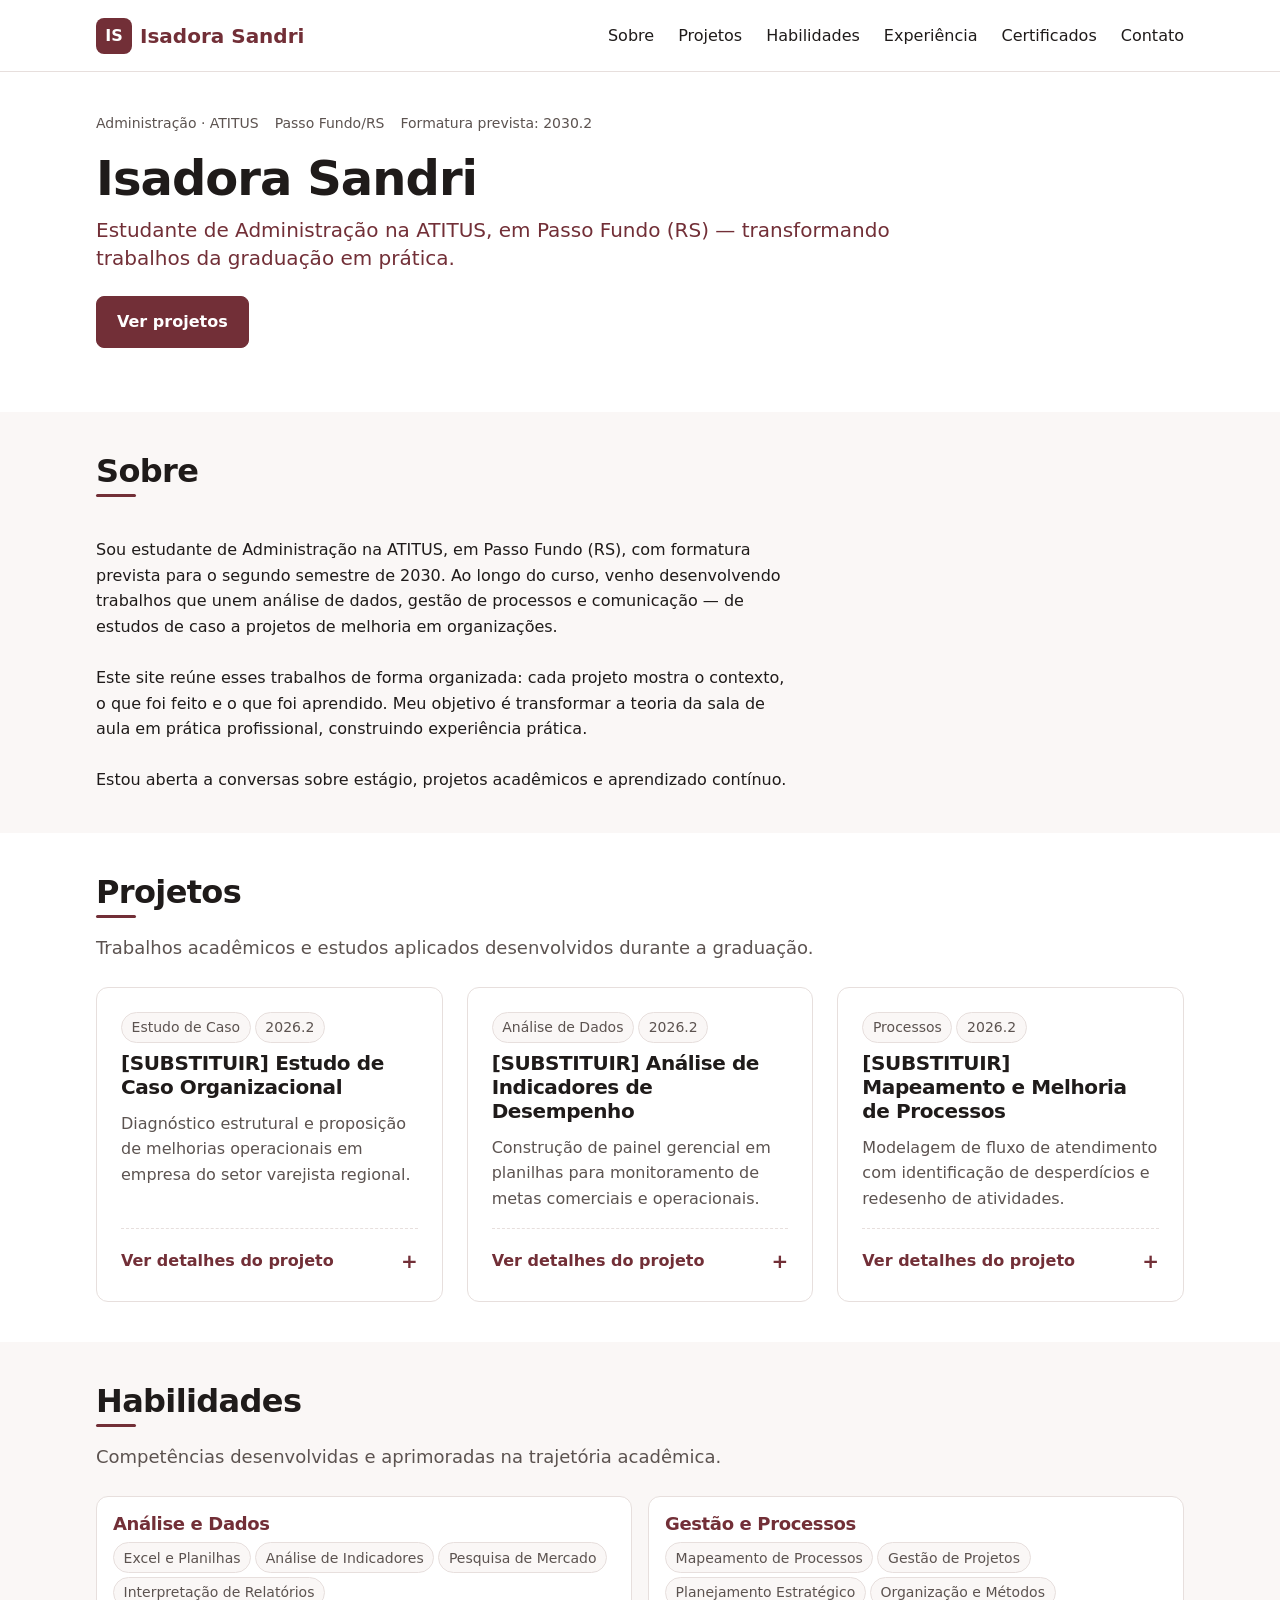
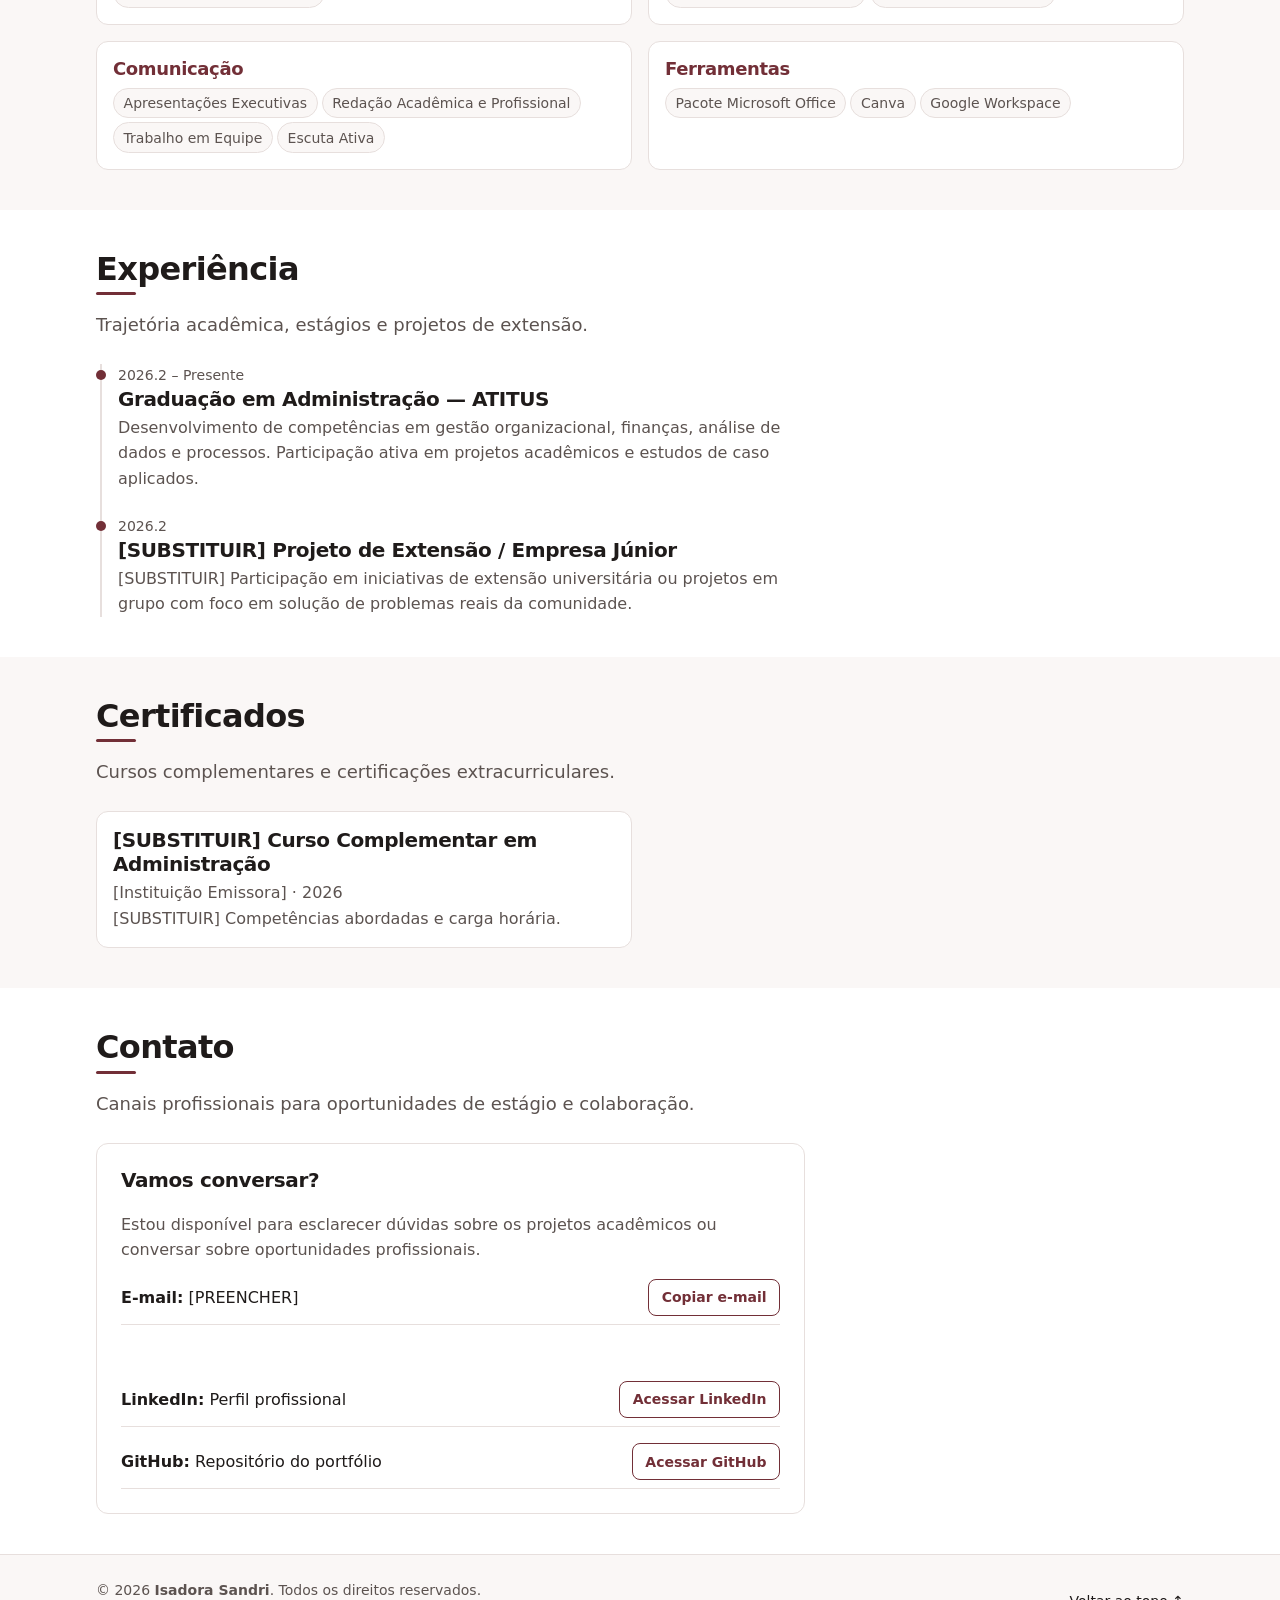
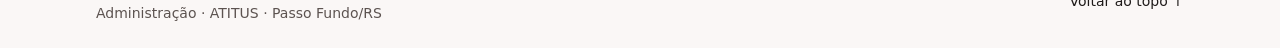
==== index.html @ 6e9ccce2 "feat: implanta esqueleto e estrutura base do portfolio" ====
<!DOCTYPE html>
<html lang="pt-BR">
<head>
  <meta charset="UTF-8">
  <meta name="viewport" content="width=device-width, initial-scale=1.0">
  <title>Isadora Sandri — Portfólio de Administração</title>
  <meta name="description" content="Portfólio de graduação em Administração na ATITUS por Isadora Sandri. Projetos acadêmicos, análises e competências profissionais em Passo Fundo/RS.">
  <meta name="author" content="Isadora Sandri">

  <!-- Open Graph / Redes Sociais -->
  <meta property="og:type" content="website">
  <meta property="og:url" content="https://isadora2008sandri-alt.github.io/">
  <meta property="og:title" content="Isadora Sandri — Portfólio de Administração">
  <meta property="og:description" content="Projetos, análises e aprendizados da graduação em Administração na ATITUS (Passo Fundo/RS).">
  <meta property="og:image" content="https://isadora2008sandri-alt.github.io/assets/img/og-image.png">
  <meta property="og:image:width" content="1200">
  <meta property="og:image:height" content="630">
  <meta property="og:locale" content="pt_BR">

  <!-- Twitter Card -->
  <meta name="twitter:card" content="summary_large_image">
  <meta name="twitter:title" content="Isadora Sandri — Portfólio de Administração">
  <meta name="twitter:description" content="Projetos, análises e aprendizados da graduação em Administração na ATITUS (Passo Fundo/RS).">
  <meta name="twitter:image" content="https://isadora2008sandri-alt.github.io/assets/img/og-image.png">

  <!-- Favicon -->
  <link rel="icon" href="assets/img/favicon.svg" type="image/svg+xml">

  <!-- Estilos -->
  <link rel="stylesheet" href="assets/css/styles.css">

  <!-- Dados Estruturados JSON-LD (Schema.org Person) -->
  <script type="application/ld+json">
  {
    "@context": "https://schema.org",
    "@type": "Person",
    "name": "Isadora Sandri",
    "jobTitle": "Estudante de Administração",
    "affiliation": {
      "@type": "CollegeOrUniversity",
      "name": "ATITUS"
    },
    "address": {
      "@type": "PostalAddress",
      "addressLocality": "Passo Fundo",
      "addressRegion": "RS",
      "addressCountry": "BR"
    },
    "url": "https://isadora2008sandri-alt.github.io",
    "sameAs": [
      "https://github.com/isadora2008sandri-alt"
    ]
  }
  </script>
</head>
<body>

  <!-- ============ CABEÇALHO E NAVEGAÇÃO ============ -->
  <header class="cabecalho">
    <div class="conteiner cabecalho__conteudo">
      <a href="#inicio" class="cabecalho__logo" aria-label="Ir para o início">
        <span class="cabecalho__monograma" aria-hidden="true">IS</span>
        <span>Isadora Sandri</span>
      </a>

      <nav class="navegacao" aria-label="Navegação principal">
        <button class="navegacao__toggle" aria-expanded="false" aria-controls="menu-principal" aria-label="Abrir menu de navegação">
          <span class="navegacao__toggle-barra"></span>
          <span class="navegacao__toggle-barra"></span>
          <span class="navegacao__toggle-barra"></span>
        </button>

        <!-- i18n: início menu -->
        <ul id="menu-principal" class="navegacao__lista">
          <li><a href="#sobre" class="navegacao__link" data-i18n="menu.sobre">Sobre</a></li>
          <li><a href="#projetos" class="navegacao__link" data-i18n="menu.projetos">Projetos</a></li>
          <li><a href="#habilidades" class="navegacao__link" data-i18n="menu.habilidades">Habilidades</a></li>
          <li><a href="#experiencia" class="navegacao__link" data-i18n="menu.experiencia">Experiência</a></li>
          <li><a href="#certificados" class="navegacao__link" data-i18n="menu.certificados">Certificados</a></li>
          <li><a href="#contato" class="navegacao__link" data-i18n="menu.contato">Contato</a></li>
        </ul>
        <!-- i18n: fim menu -->
      </nav>
    </div>
  </header>

  <main>
    <!-- ============ INÍCIO (HERO) ============ -->
    <section id="inicio" class="secao hero">
      <div class="conteiner">
        <!-- i18n: início inicio -->
        <div class="hero__meta">
          <span class="hero__meta-item" data-i18n="hero.curso">Administração · ATITUS</span>
          <span class="hero__meta-item" data-i18n="hero.cidade">Passo Fundo/RS</span>
          <span class="hero__meta-item"><span data-i18n="hero.formatura-rotulo">Formatura prevista:</span>&nbsp;<time datetime="2030-12">2030.2</time></span>
        </div>

        <h1 class="hero__titulo" data-i18n="hero.nome">Isadora Sandri</h1>

        <p class="hero__resumo" data-i18n="hero.frase">
          Estudante de Administração na ATITUS, em Passo Fundo (RS) — transformando trabalhos da graduação em prática.
        </p>

        <div class="hero__acoes">
          <a href="#projetos" class="botao botao--primario" data-i18n="hero.botao-projetos">Ver projetos</a>
          <!-- Conforme regra P8: botão oculto até o arquivo real ser fornecido -->
          <a href="assets/docs/curriculo-isadora-sandri.pdf" download class="botao botao--secundario" hidden data-i18n="hero.botao-curriculo">Baixar currículo (PDF)</a>
        </div>
        <!-- i18n: fim inicio -->
      </div>
    </section>

    <!-- ============ SOBRE ============ -->
    <section id="sobre" class="secao">
      <div class="conteiner">
        <div class="secao__cabecalho">
          <h2 class="secao__titulo" data-i18n="sobre.titulo">Sobre</h2>
        </div>

        <!-- i18n: início sobre -->
        <div class="sobre__conteudo">
          <p>
            Sou estudante de Administração na ATITUS, em Passo Fundo (RS), com formatura prevista para o segundo semestre de 2030. Ao longo do curso, venho desenvolvendo trabalhos que unem análise de dados, gestão de processos e comunicação — de estudos de caso a projetos de melhoria em organizações.
          </p>
          <br>
          <p>
            Este site reúne esses trabalhos de forma organizada: cada projeto mostra o contexto, o que foi feito e o que foi aprendido. Meu objetivo é transformar a teoria da sala de aula em prática profissional, construindo experiência prática.
          </p>
          <br>
          <p>
            Estou aberta a conversas sobre estágio, projetos acadêmicos e aprendizado contínuo.
          </p>
        </div>
        <!-- i18n: fim sobre -->
      </div>
    </section>

    <!-- ============ PROJETOS ============ -->
    <section id="projetos" class="secao">
      <div class="conteiner">
        <div class="secao__cabecalho">
          <h2 class="secao__titulo" data-i18n="projetos.titulo">Projetos</h2>
          <p class="subtitulo" data-i18n="projetos.subtitulo">Trabalhos acadêmicos e estudos aplicados desenvolvidos durante a graduação.</p>
        </div>

        <!-- MODELO DE CARTÃO — copie, cole e substitua os campos -->
        <!--
        <article class="cartao">
          <div class="cartao__cabecalho">
            <div class="cartao__tags">
              <span class="tag">[CONTEXTO]</span>
              <span class="tag"><time datetime="AAAA-MM">[AAAA.S]</time></span>
            </div>
            <h3 class="cartao__titulo">[TÍTULO DO PROJETO]</h3>
          </div>
          <p class="cartao__resumo">[Resumo de 1 frase até 140 caracteres]</p>
          <details class="cartao__detalhes">
            <summary class="cartao__sumario">Ver detalhes do projeto</summary>
            <div class="cartao__conteudo-oculto">
              <div class="cartao__bloco-info">
                <strong>Papel no projeto</strong>
                <p>[Descrição do papel assumido]</p>
              </div>
              <div class="cartao__bloco-info">
                <strong>Descrição</strong>
                <p>[2 a 4 frases explicando problema, abordagem e solução]</p>
              </div>
              <div class="cartao__bloco-info">
                <strong>Entregáveis</strong>
                <ul class="cartao__lista-entregaveis">
                  <li>[Entregável 1]</li>
                  <li>[Entregável 2]</li>
                </ul>
              </div>
              <div class="cartao__bloco-info">
                <strong>Resultado e aprendizado</strong>
                <p>[O que mudou ou o que foi aprendido]</p>
              </div>
              <div class="cartao__bloco-info">
                <strong>Ferramentas utilizadas</strong>
                <p>[Ferramentas separadas por vírgula]</p>
              </div>
            </div>
          </details>
        </article>
        -->

        <div class="grade-projetos">
          <!-- Projeto 1 (Placeholder explícito conforme RF-10) -->
          <article class="cartao">
            <div class="cartao__cabecalho">
              <div class="cartao__tags">
                <span class="tag">Estudo de Caso</span>
                <span class="tag"><time datetime="2026-08">2026.2</time></span>
              </div>
              <h3 class="cartao__titulo">[SUBSTITUIR] Estudo de Caso Organizacional</h3>
            </div>
            <p class="cartao__resumo">Diagnóstico estrutural e proposição de melhorias operacionais em empresa do setor varejista regional.</p>
            <details class="cartao__detalhes">
              <summary class="cartao__sumario" data-i18n="projeto.ver-detalhes">Ver detalhes do projeto</summary>
              <div class="cartao__conteudo-oculto">
                <div class="cartao__bloco-info">
                  <strong>Papel no projeto</strong>
                  <p>[SUBSTITUIR] Coleta de dados qualitativos e elaboração de relatório diagnóstico.</p>
                </div>
                <div class="cartao__bloco-info">
                  <strong>Descrição</strong>
                  <p>[SUBSTITUIR] Análise aprofundada dos fluxos internos e pontos de atrito identificados na rotina operacional, fundamentada em teorias contemporâneas de administração.</p>
                </div>
                <div class="cartao__bloco-info">
                  <strong>Entregáveis</strong>
                  <ul class="cartao__lista-entregaveis">
                    <li>[SUBSTITUIR] Relatório diagnóstico de processos</li>
                    <li>[SUBSTITUIR] Apresentação executiva com recomendações</li>
                  </ul>
                </div>
                <div class="cartao__bloco-info">
                  <strong>Resultado e aprendizado</strong>
                  <p>[SUBSTITUIR] Compreensão prática da aplicação de matrizes de priorização e comunicação executiva com gestores.</p>
                </div>
                <div class="cartao__bloco-info">
                  <strong>Ferramentas utilizadas</strong>
                  <p>Excel, Word, Canva</p>
                </div>
              </div>
            </details>
          </article>

          <!-- Projeto 2 (Placeholder explícito conforme RF-10) -->
          <article class="cartao">
            <div class="cartao__cabecalho">
              <div class="cartao__tags">
                <span class="tag">Análise de Dados</span>
                <span class="tag"><time datetime="2026-08">2026.2</time></span>
              </div>
              <h3 class="cartao__titulo">[SUBSTITUIR] Análise de Indicadores de Desempenho</h3>
            </div>
            <p class="cartao__resumo">Construção de painel gerencial em planilhas para monitoramento de metas comerciais e operacionais.</p>
            <details class="cartao__detalhes">
              <summary class="cartao__sumario" data-i18n="projeto.ver-detalhes">Ver detalhes do projeto</summary>
              <div class="cartao__conteudo-oculto">
                <div class="cartao__bloco-info">
                  <strong>Papel no projeto</strong>
                  <p>[SUBSTITUIR] Modelagem e estruturação de dados em planilhas eletrônicas.</p>
                </div>
                <div class="cartao__bloco-info">
                  <strong>Descrição</strong>
                  <p>[SUBSTITUIR] Tratamento e consolidação de base histórica de vendas para identificação de sazonalidade e gargalos de atendimento.</p>
                </div>
                <div class="cartao__bloco-info">
                  <strong>Entregáveis</strong>
                  <ul class="cartao__lista-entregaveis">
                    <li>[SUBSTITUIR] Planilha dinâmica com indicadores-chave</li>
                    <li>[SUBSTITUIR] Síntese analítica com gráficos comparativos</li>
                  </ul>
                </div>
                <div class="cartao__bloco-info">
                  <strong>Resultado e aprendizado</strong>
                  <p>[SUBSTITUIR] Domínio de fórmulas analíticas avançadas e visualização clara de informações de apoio à decisão.</p>
                </div>
                <div class="cartao__bloco-info">
                  <strong>Ferramentas utilizadas</strong>
                  <p>Excel avançado, Power BI</p>
                </div>
              </div>
            </details>
          </article>

          <!-- Projeto 3 (Placeholder explícito conforme RF-10) -->
          <article class="cartao">
            <div class="cartao__cabecalho">
              <div class="cartao__tags">
                <span class="tag">Processos</span>
                <span class="tag"><time datetime="2026-08">2026.2</time></span>
              </div>
              <h3 class="cartao__titulo">[SUBSTITUIR] Mapeamento e Melhoria de Processos</h3>
            </div>
            <p class="cartao__resumo">Modelagem de fluxo de atendimento com identificação de desperdícios e redesenho de atividades.</p>
            <details class="cartao__detalhes">
              <summary class="cartao__sumario" data-i18n="projeto.ver-detalhes">Ver detalhes do projeto</summary>
              <div class="cartao__conteudo-oculto">
                <div class="cartao__bloco-info">
                  <strong>Papel no projeto</strong>
                  <p>[SUBSTITUIR] Mapeamento do estado atual (AS-IS) e proposição de melhorias (TO-BE).</p>
                </div>
                <div class="cartao__bloco-info">
                  <strong>Descrição</strong>
                  <p>[SUBSTITUIR] Aplicação de princípios de gestão por processos para simplificação de etapas burocráticas e redução de retrabalho.</p>
                </div>
                <div class="cartao__bloco-info">
                  <strong>Entregáveis</strong>
                  <ul class="cartao__lista-entregaveis">
                    <li>[SUBSTITUIR] Diagrama de fluxo de processos</li>
                    <li>[SUBSTITUIR] Plano de ação estruturado em 5W2H</li>
                  </ul>
                </div>
                <div class="cartao__bloco-info">
                  <strong>Resultado e aprendizado</strong>
                  <p>[SUBSTITUIR] Capacidade de visualização sistêmica e aplicação prática de ferramentas clássicas de qualidade.</p>
                </div>
                <div class="cartao__bloco-info">
                  <strong>Ferramentas utilizadas</strong>
                  <p>Bizagi Modeler, Miro, Word</p>
                </div>
              </div>
            </details>
          </article>
        </div>
      </div>
    </section>

    <!-- ============ HABILIDADES ============ -->
    <section id="habilidades" class="secao">
      <div class="conteiner">
        <div class="secao__cabecalho">
          <h2 class="secao__titulo" data-i18n="habilidades.titulo">Habilidades</h2>
          <p class="subtitulo" data-i18n="habilidades.subtitulo">Competências desenvolvidas e aprimoradas na trajetória acadêmica.</p>
        </div>

        <div class="grade-habilidades">
          <div class="habilidade-grupo">
            <h3 class="habilidade-grupo__titulo" data-i18n="habilidades.grupo-analise">Análise e Dados</h3>
            <ul class="habilidade-grupo__lista">
              <li class="tag">Excel e Planilhas</li>
              <li class="tag">Análise de Indicadores</li>
              <li class="tag">Pesquisa de Mercado</li>
              <li class="tag">Interpretação de Relatórios</li>
            </ul>
          </div>

          <div class="habilidade-grupo">
            <h3 class="habilidade-grupo__titulo" data-i18n="habilidades.grupo-gestao">Gestão e Processos</h3>
            <ul class="habilidade-grupo__lista">
              <li class="tag">Mapeamento de Processos</li>
              <li class="tag">Gestão de Projetos</li>
              <li class="tag">Planejamento Estratégico</li>
              <li class="tag">Organização e Métodos</li>
            </ul>
          </div>

          <div class="habilidade-grupo">
            <h3 class="habilidade-grupo__titulo" data-i18n="habilidades.grupo-comunicacao">Comunicação</h3>
            <ul class="habilidade-grupo__lista">
              <li class="tag">Apresentações Executivas</li>
              <li class="tag">Redação Acadêmica e Profissional</li>
              <li class="tag">Trabalho em Equipe</li>
              <li class="tag">Escuta Ativa</li>
            </ul>
          </div>

          <div class="habilidade-grupo">
            <h3 class="habilidade-grupo__titulo" data-i18n="habilidades.grupo-ferramentas">Ferramentas</h3>
            <ul class="habilidade-grupo__lista">
              <li class="tag">Pacote Microsoft Office</li>
              <li class="tag">Canva</li>
              <li class="tag">Google Workspace</li>
            </ul>
          </div>
        </div>
      </div>
    </section>

    <!-- ============ EXPERIÊNCIA ============ -->
    <section id="experiencia" class="secao">
      <div class="conteiner">
        <div class="secao__cabecalho">
          <h2 class="secao__titulo" data-i18n="experiencia.titulo">Experiência</h2>
          <p class="subtitulo" data-i18n="experiencia.subtitulo">Trajetória acadêmica, estágios e projetos de extensão.</p>
        </div>

        <!-- MODELO DE EXPERIÊNCIA — copie, cole e substitua os campos -->
        <!--
        <div class="linha-tempo__item">
          <span class="linha-tempo__periodo"><time datetime="AAAA-MM">AAAA.S</time> – [Atual ou AAAA.S]</span>
          <h3>[CARGO OU FUNÇÃO] — [EMPRESA OU INSTITUIÇÃO]</h3>
          <p class="texto-suave">[Resumo das atribuições, atividades e principais conquistas]</p>
        </div>
        -->

        <div class="linha-tempo">
          <div class="linha-tempo__item">
            <span class="linha-tempo__periodo"><time datetime="2026-08">2026.2</time> – Presente</span>
            <h3>Graduação em Administração — ATITUS</h3>
            <p class="texto-suave">
              Desenvolvimento de competências em gestão organizacional, finanças, análise de dados e processos. Participação ativa em projetos acadêmicos e estudos de caso aplicados.
            </p>
          </div>

          <!-- Item placeholder conforme RF-10 -->
          <div class="linha-tempo__item">
            <span class="linha-tempo__periodo"><time datetime="2026-08">2026.2</time></span>
            <h3>[SUBSTITUIR] Projeto de Extensão / Empresa Júnior</h3>
            <p class="texto-suave">
              [SUBSTITUIR] Participação em iniciativas de extensão universitária ou projetos em grupo com foco em solução de problemas reais da comunidade.
            </p>
          </div>
        </div>
      </div>
    </section>

    <!-- ============ CERTIFICADOS ============ -->
    <section id="certificados" class="secao">
      <div class="conteiner">
        <div class="secao__cabecalho">
          <h2 class="secao__titulo" data-i18n="certificados.titulo">Certificados</h2>
          <p class="subtitulo" data-i18n="certificados.subtitulo">Cursos complementares e certificações extracurriculares.</p>
        </div>

        <!-- MODELO DE CERTIFICADO — copie, cole e substitua os campos -->
        <!--
        <article class="certificado-item">
          <h3>[NOME DO CURSO OU CERTIFICAÇÃO]</h3>
          <p class="texto-suave">[Instituição Emissora] · <time datetime="AAAA">AAAA</time></p>
          <a href="[URL_VERIFICACAO]" target="_blank" rel="noopener noreferrer" class="botao botao--secundario botao--pequeno" aria-label="Ver certificado de [NOME] (abre em nova aba)">Verificar certificado</a>
        </article>
        -->

        <div class="lista-certificados">
          <!-- Item placeholder de demonstração conforme SPEC §9.5 e RF-10 -->
          <article class="certificado-item">
            <h3>[SUBSTITUIR] Curso Complementar em Administração</h3>
            <p class="texto-suave">[Instituição Emissora] · <time datetime="2026">2026</time></p>
            <p class="texto-suave">[SUBSTITUIR] Competências abordadas e carga horária.</p>
          </article>
        </div>
      </div>
    </section>

    <!-- ============ CONTATO ============ -->
    <section id="contato" class="secao">
      <div class="conteiner">
        <div class="secao__cabecalho">
          <h2 class="secao__titulo" data-i18n="contato.titulo">Contato</h2>
          <p class="subtitulo" data-i18n="contato.subtitulo">Canais profissionais para oportunidades de estágio e colaboração.</p>
        </div>

        <div class="contato__grade">
          <div class="contato__cartao">
            <h3>Vamos conversar?</h3>
            <p class="texto-suave">
              Estou disponível para esclarecer dúvidas sobre os projetos acadêmicos ou conversar sobre oportunidades profissionais.
            </p>

            <div class="contato__canais">
              <div class="contato__canal-item">
                <div>
                  <strong>E-mail:</strong>
                  <span id="texto-email-contato">[PREENCHER]</span>
                </div>
                <button type="button" id="btn-copiar-email" class="botao botao--secundario botao--pequeno" data-i18n="contato.copiar-email">
                  Copiar e-mail
                </button>
              </div>
              <div id="aviso-copia-email" class="contato__aviso-copia" aria-live="polite"></div>

              <div class="contato__canal-item">
                <div>
                  <strong>LinkedIn:</strong>
                  <span>Perfil profissional</span>
                </div>
                <a href="https://linkedin.com/in/[PREENCHER]" target="_blank" rel="noopener noreferrer" class="botao botao--secundario botao--pequeno" aria-label="Acessar perfil no LinkedIn (abre em nova aba)" data-i18n="contato.abrir-linkedin">
                  Acessar LinkedIn
                </a>
              </div>

              <div class="contato__canal-item">
                <div>
                  <strong>GitHub:</strong>
                  <span>Repositório do portfólio</span>
                </div>
                <a href="https://github.com/isadora2008sandri-alt" target="_blank" rel="noopener noreferrer" class="botao botao--secundario botao--pequeno" aria-label="Acessar repositório no GitHub (abre em nova aba)" data-i18n="contato.abrir-github">
                  Acessar GitHub
                </a>
              </div>
            </div>
          </div>
        </div>
      </div>
    </section>
  </main>

  <!-- ============ RODAPÉ ============ -->
  <footer class="rodape">
    <div class="conteiner rodape__conteudo">
      <div>
        <p>© <span id="ano-corrente">2026</span> <strong>Isadora Sandri</strong>. Todos os direitos reservados.</p>
        <p class="texto-suave">Administração · ATITUS · Passo Fundo/RS</p>
      </div>
      <div>
        <a href="#inicio" class="navegacao__link" data-i18n="rodape.topo">Voltar ao topo ↑</a>
      </div>
    </div>
  </footer>

  <!-- Scripts -->
  <script src="assets/js/main.js"></script>
</body>
</html>
---- assets/css/styles.css ----
/* ==========================================================================
   PORTFÓLIO DE GRADUAÇÃO — ISADORA SANDRI (ADMINISTRAÇÃO · ATITUS)
   assets/css/styles.css — Estilos puros, mobile-first, sem dependências
   ========================================================================== */

/* --------------------------------------------------------------------------
   1. TOKENS DE DESIGN (VARIÁVEIS CSS)
   -------------------------------------------------------------------------- */
:root {
  /* Cores — Tema Claro */
  --cor-primaria: #722F37;
  --cor-primaria-escura: #4A1C24;
  --cor-fundo: #FFFFFF;
  --cor-superficie: #FAF7F6;
  --cor-texto: #1F1B1A;
  --cor-texto-suave: #5C5350;
  --cor-borda: #E7DFDD;

  /* Tipografia */
  --fonte-padrao: system-ui, -apple-system, "Segoe UI", Roboto, sans-serif;
  --tamanho-base: 1rem;       /* 16px */
  --tamanho-pequeno: 0.875rem; /* 14px */
  --tamanho-h3: 1.25rem;      /* 20px */
  --tamanho-h2: 1.625rem;     /* 26px */
  --tamanho-h1: 2.25rem;      /* 36px */
  --entrelinha-corpo: 1.6;
  --entrelinha-titulo: 1.2;
  --largura-leitura: 68ch;

  /* Espaçamentos e Geometria */
  --espaco-xs: 0.25rem;
  --espaco-sm: 0.5rem;
  --espaco-md: 1rem;
  --espaco-lg: 1.5rem;
  --espaco-xl: 2.5rem;
  --espaco-xxl: 4rem;

  --raio-cartao: 12px;
  --raio-botao: 8px;
  --raio-badge: 999px;

  --altura-cabecalho: 4.5rem;
  --largura-maxima: 1120px;
}

@media (prefers-color-scheme: dark) {
  :root {
    /* Cores — Tema Escuro */
    --cor-primaria: #C98B96;
    --cor-primaria-escura: #E8C4CB;
    --cor-fundo: #12100F;
    --cor-superficie: #1C1917;
    --cor-texto: #F2EDEC;
    --cor-texto-suave: #B8AEAB;
    --cor-borda: #2E2927;
  }
}

/* --------------------------------------------------------------------------
   2. RESET BÁSICO
   -------------------------------------------------------------------------- */
*, *::before, *::after {
  box-sizing: border-box;
  margin: 0;
  padding: 0;
}

html {
  font-size: 100%;
  scroll-behavior: smooth;
  scroll-padding-top: calc(var(--altura-cabecalho) + 1rem);
  color-scheme: light dark;
}

body {
  font-family: var(--fonte-padrao);
  font-size: var(--tamanho-base);
  line-height: var(--entrelinha-corpo);
  color: var(--cor-texto);
  background-color: var(--cor-fundo);
  min-height: 100vh;
  display: flex;
  flex-direction: column;
}

img, svg {
  display: block;
  max-width: 100%;
  height: auto;
}

ul, ol {
  list-style: none;
}

a {
  color: var(--cor-primaria);
  text-decoration: underline;
  text-decoration-thickness: 1px;
  text-underline-offset: 3px;
  transition: opacity 150ms ease;
}

a:hover {
  color: var(--cor-primaria-escura);
}

button {
  font: inherit;
  cursor: pointer;
  border: none;
  background: none;
}

/* --------------------------------------------------------------------------
   3. TIPOGRAFIA
   -------------------------------------------------------------------------- */
h1, h2, h3 {
  line-height: var(--entrelinha-titulo);
  color: var(--cor-texto);
  font-weight: 700;
  letter-spacing: -0.02em;
}

h1 {
  font-size: var(--tamanho-h1);
}

h2 {
  font-size: var(--tamanho-h2);
  margin-bottom: var(--espaco-md);
}

h3 {
  font-size: var(--tamanho-h3);
  margin-bottom: var(--espaco-xs);
}

p {
  max-width: var(--largura-leitura);
}

.texto-suave {
  color: var(--cor-texto-suave);
}

.subtitulo {
  font-size: 1.125rem;
  color: var(--cor-texto-suave);
  margin-bottom: var(--espaco-lg);
}

/* --------------------------------------------------------------------------
   4. LAYOUT GERAL
   -------------------------------------------------------------------------- */
.conteiner {
  width: 100%;
  max-width: var(--largura-maxima);
  margin-inline: auto;
  padding-inline: var(--espaco-md);
}

.secao {
  padding-block: var(--espaco-xl);
  scroll-margin-top: calc(var(--altura-cabecalho) + 1rem);
}

.secao:nth-of-type(even) {
  background-color: var(--cor-superficie);
}

.secao__cabecalho {
  margin-bottom: var(--espaco-lg);
}

.secao__titulo {
  display: inline-block;
  position: relative;
}

.secao__titulo::after {
  content: "";
  display: block;
  width: 2.5rem;
  height: 3px;
  background-color: var(--cor-primaria);
  margin-top: var(--espaco-xs);
  border-radius: var(--raio-badge);
}

/* --------------------------------------------------------------------------
   5. COMPONENTES
   -------------------------------------------------------------------------- */

/* 5.1 Cabeçalho Fixo */
.cabecalho {
  position: sticky;
  top: 0;
  z-index: 1000;
  height: var(--altura-cabecalho);
  background-color: var(--cor-fundo);
  border-bottom: 1px solid var(--cor-borda);
  display: flex;
  align-items: center;
}

.cabecalho__conteudo {
  display: flex;
  align-items: center;
  justify-content: space-between;
  width: 100%;
}

.cabecalho__logo {
  display: flex;
  align-items: center;
  gap: var(--espaco-sm);
  text-decoration: none;
  font-weight: 700;
  font-size: 1.25rem;
  color: var(--cor-primaria);
}

.cabecalho__monograma {
  display: inline-flex;
  align-items: center;
  justify-content: center;
  width: 2.25rem;
  height: 2.25rem;
  background-color: var(--cor-primaria);
  color: #FFFFFF;
  border-radius: 8px;
  font-weight: 800;
  font-size: 1rem;
}

@media (prefers-color-scheme: dark) {
  .cabecalho__monograma {
    color: #12100F;
  }
}

/* 5.2 Navegação e Menu Mobile */
.navegacao__toggle {
  display: inline-flex;
  flex-direction: column;
  justify-content: center;
  align-items: center;
  width: 2.5rem;
  height: 2.5rem;
  border-radius: var(--raio-botao);
  border: 1px solid var(--cor-borda);
  background-color: var(--cor-superficie);
  color: var(--cor-texto);
  cursor: pointer;
}

.navegacao__toggle-barra {
  width: 1.25rem;
  height: 2px;
  background-color: currentColor;
  margin-block: 2px;
  transition: transform 150ms ease, opacity 150ms ease;
}

.navegacao__lista {
  display: none;
  position: absolute;
  top: var(--altura-cabecalho);
  left: 0;
  right: 0;
  background-color: var(--cor-fundo);
  border-bottom: 1px solid var(--cor-borda);
  padding: var(--espaco-md);
  flex-direction: column;
  gap: var(--espaco-md);
}

.navegacao.is-aberto .navegacao__lista {
  display: flex;
}

.navegacao__link {
  text-decoration: none;
  font-weight: 500;
  color: var(--cor-texto);
  padding: var(--espaco-xs) 0;
  display: block;
}

.navegacao__link:hover,
.navegacao__link:focus {
  color: var(--cor-primaria);
}

/* 5.3 Botões */
.botao {
  display: inline-flex;
  align-items: center;
  justify-content: center;
  gap: var(--espaco-sm);
  padding: 0.75rem 1.25rem;
  border-radius: var(--raio-botao);
  font-weight: 600;
  font-size: var(--tamanho-base);
  text-decoration: none;
  transition: background-color 150ms ease, border-color 150ms ease, transform 150ms ease;
}

.botao--primario {
  background-color: var(--cor-primaria);
  color: #FFFFFF;
  border: 1px solid var(--cor-primaria);
}

@media (prefers-color-scheme: dark) {
  .botao--primario {
    color: #12100F;
  }
}

.botao--primario:hover {
  background-color: var(--cor-primaria-escura);
  border-color: var(--cor-primaria-escura);
}

.botao--secundario {
  background-color: transparent;
  color: var(--cor-primaria);
  border: 1px solid var(--cor-primaria);
}

.botao--secundario:hover {
  background-color: var(--cor-superficie);
  color: var(--cor-primaria-escura);
  border-color: var(--cor-primaria-escura);
}

.botao--pequeno {
  padding: 0.4rem 0.8rem;
  font-size: var(--tamanho-pequeno);
}

/* 5.4 Hero (Início) */
.hero {
  padding-block: var(--espaco-xl) var(--espaco-xxl);
}

.hero__meta {
  display: flex;
  flex-wrap: wrap;
  gap: var(--espaco-xs) var(--espaco-md);
  margin-bottom: var(--espaco-md);
  color: var(--cor-texto-suave);
  font-size: var(--tamanho-pequeno);
  font-weight: 500;
}

.hero__meta-item {
  display: inline-flex;
  align-items: center;
}

.hero__titulo {
  margin-bottom: var(--espaco-sm);
}

.hero__resumo {
  font-size: 1.25rem;
  line-height: 1.4;
  color: var(--cor-primaria);
  font-weight: 500;
  margin-bottom: var(--espaco-lg);
  max-width: var(--largura-leitura);
}

.hero__acoes {
  display: flex;
  flex-wrap: wrap;
  gap: var(--espaco-md);
}

/* 5.5 Cartões de Projetos */
.grade-projetos {
  display: grid;
  grid-template-columns: 1fr;
  gap: var(--espaco-lg);
}

.cartao {
  background-color: var(--cor-fundo);
  border: 1px solid var(--cor-borda);
  border-radius: var(--raio-cartao);
  padding: var(--espaco-lg);
  display: flex;
  flex-direction: column;
  transition: border-color 150ms ease;
}

.cartao:hover {
  border-color: var(--cor-primaria);
}

.cartao__cabecalho {
  margin-bottom: var(--espaco-sm);
}

.cartao__tags {
  display: flex;
  flex-wrap: wrap;
  gap: var(--espaco-xs);
  margin-bottom: var(--espaco-sm);
}

.tag {
  display: inline-block;
  padding: 0.2rem 0.6rem;
  font-size: var(--tamanho-pequeno);
  background-color: var(--cor-superficie);
  color: var(--cor-texto-suave);
  border: 1px solid var(--cor-borda);
  border-radius: var(--raio-badge);
}

.cartao__resumo {
  margin-bottom: var(--espaco-md);
  color: var(--cor-texto-suave);
}

/* Detalhes Expansíveis nativos (<details>) */
.cartao__detalhes {
  margin-top: auto;
  border-top: 1px dashed var(--cor-borda);
  padding-top: var(--espaco-md);
}

.cartao__sumario {
  list-style: none;
  font-weight: 600;
  color: var(--cor-primaria);
  cursor: pointer;
  display: flex;
  align-items: center;
  justify-content: space-between;
  user-select: none;
}

.cartao__sumario::-webkit-details-marker {
  display: none;
}

.cartao__sumario::after {
  content: "+";
  font-size: 1.25rem;
  font-weight: 700;
  transition: transform 150ms ease;
}

.cartao__detalhes[open] .cartao__sumario::after {
  content: "−";
}

.cartao__conteudo-oculto {
  margin-top: var(--espaco-md);
  display: flex;
  flex-direction: column;
  gap: var(--espaco-md);
  font-size: var(--tamanho-pequeno);
}

.cartao__bloco-info strong {
  display: block;
  color: var(--cor-texto);
  margin-bottom: var(--espaco-xs);
}

.cartao__lista-entregaveis {
  list-style: disc;
  padding-left: 1.25rem;
}

/* 5.6 Habilidades */
.grade-habilidades {
  display: grid;
  grid-template-columns: 1fr;
  gap: var(--espaco-md);
}

.habilidade-grupo {
  background-color: var(--cor-fundo);
  border: 1px solid var(--cor-borda);
  border-radius: var(--raio-cartao);
  padding: var(--espaco-md);
}

.habilidade-grupo__titulo {
  font-size: 1.125rem;
  color: var(--cor-primaria);
  margin-bottom: var(--espaco-sm);
}

.habilidade-grupo__lista {
  display: flex;
  flex-wrap: wrap;
  gap: var(--espaco-xs);
}

/* 5.7 Experiência / Linha do Tempo */
.linha-tempo {
  display: flex;
  flex-direction: column;
  gap: var(--espaco-lg);
  border-left: 2px solid var(--cor-borda);
  padding-left: var(--espaco-md);
  margin-left: var(--espaco-xs);
}

.linha-tempo__item {
  position: relative;
}

.linha-tempo__item::before {
  content: "";
  position: absolute;
  left: calc(var(--espaco-md) * -1 - 6px);
  top: 0.35rem;
  width: 10px;
  height: 10px;
  background-color: var(--cor-primaria);
  border-radius: 50%;
}

.linha-tempo__periodo {
  font-size: var(--tamanho-pequeno);
  color: var(--cor-texto-suave);
  display: block;
}

/* 5.8 Certificados */
.lista-certificados {
  display: grid;
  grid-template-columns: 1fr;
  gap: var(--espaco-md);
}

.certificado-item {
  background-color: var(--cor-fundo);
  border: 1px solid var(--cor-borda);
  border-radius: var(--raio-cartao);
  padding: var(--espaco-md);
}

/* 5.9 Contato */
.contato__grade {
  display: grid;
  grid-template-columns: 1fr;
  gap: var(--espaco-lg);
}

.contato__cartao {
  background-color: var(--cor-fundo);
  border: 1px solid var(--cor-borda);
  border-radius: var(--raio-cartao);
  padding: var(--espaco-lg);
  display: flex;
  flex-direction: column;
  gap: var(--espaco-md);
}

.contato__canais {
  display: flex;
  flex-direction: column;
  gap: var(--espaco-md);
}

.contato__canal-item {
  display: flex;
  align-items: center;
  justify-content: space-between;
  flex-wrap: wrap;
  gap: var(--espaco-sm);
  padding-bottom: var(--espaco-sm);
  border-bottom: 1px solid var(--cor-borda);
}

.contato__aviso-copia {
  font-size: var(--tamanho-pequeno);
  color: var(--cor-primaria);
  font-weight: 600;
  min-height: 1.25rem;
  margin-top: var(--espaco-xs);
}

/* 5.10 Rodapé */
.rodape {
  margin-top: auto;
  border-top: 1px solid var(--cor-borda);
  padding-block: var(--espaco-lg);
  background-color: var(--cor-superficie);
  font-size: var(--tamanho-pequeno);
  color: var(--cor-texto-suave);
}

.rodape__conteudo {
  display: flex;
  flex-direction: column;
  align-items: center;
  justify-content: space-between;
  gap: var(--espaco-sm);
  text-align: center;
}

/* 5.11 Página de Erro 404 */
.pagina-erro {
  min-height: 70vh;
  display: flex;
  flex-direction: column;
  align-items: center;
  justify-content: center;
  text-align: center;
  padding: var(--espaco-xl) var(--espaco-md);
}

.pagina-erro__codigo {
  font-size: 5rem;
  font-weight: 800;
  color: var(--cor-primaria);
  line-height: 1;
  margin-bottom: var(--espaco-md);
}

.pagina-erro__titulo {
  margin-bottom: var(--espaco-md);
}

.pagina-erro__texto {
  color: var(--cor-texto-suave);
  margin-bottom: var(--espaco-lg);
  margin-inline: auto;
}

/* --------------------------------------------------------------------------
   6. UTILITÁRIOS E ACESSIBILIDADE
   -------------------------------------------------------------------------- */
.sr-only {
  position: absolute !important;
  width: 1px !important;
  height: 1px !important;
  padding: 0 !important;
  margin: -1px !important;
  overflow: hidden !important;
  clip: rect(0, 0, 0, 0) !important;
  white-space: nowrap !important;
  border: 0 !important;
}

[hidden] {
  display: none !important;
}

/* Foco visível acessível */
:focus-visible {
  outline: 3px solid var(--cor-primaria);
  outline-offset: 3px;
}

/* --------------------------------------------------------------------------
   7. MEDIA QUERIES (DESKTOP E TABLET)
   -------------------------------------------------------------------------- */
@media (min-width: 640px) {
  .grade-habilidades {
    grid-template-columns: repeat(2, 1fr);
  }

  .lista-certificados {
    grid-template-columns: repeat(2, 1fr);
  }
}

@media (min-width: 768px) {
  :root {
    --tamanho-h1: 3rem;
    --tamanho-h2: 2rem;
  }

  .navegacao__toggle {
    display: none;
  }

  .navegacao__lista {
    display: flex;
    position: static;
    background-color: transparent;
    border-bottom: none;
    padding: 0;
    flex-direction: row;
    align-items: center;
    gap: var(--espaco-lg);
  }

  .grade-projetos {
    grid-template-columns: repeat(2, 1fr);
  }

  .rodape__conteudo {
    flex-direction: row;
    text-align: left;
  }
}

@media (min-width: 1024px) {
  .grade-projetos {
    grid-template-columns: repeat(3, 1fr);
  }

  .contato__grade {
    grid-template-columns: 2fr 1fr;
  }
}

/* --------------------------------------------------------------------------
   8. PREFERS-REDUCED-MOTION
   -------------------------------------------------------------------------- */
@media (prefers-reduced-motion: reduce) {
  *, *::before, *::after {
    animation-duration: 0.01ms !important;
    animation-iteration-count: 1 !important;
    transition-duration: 0.01ms !important;
    scroll-behavior: auto !important;
  }
}
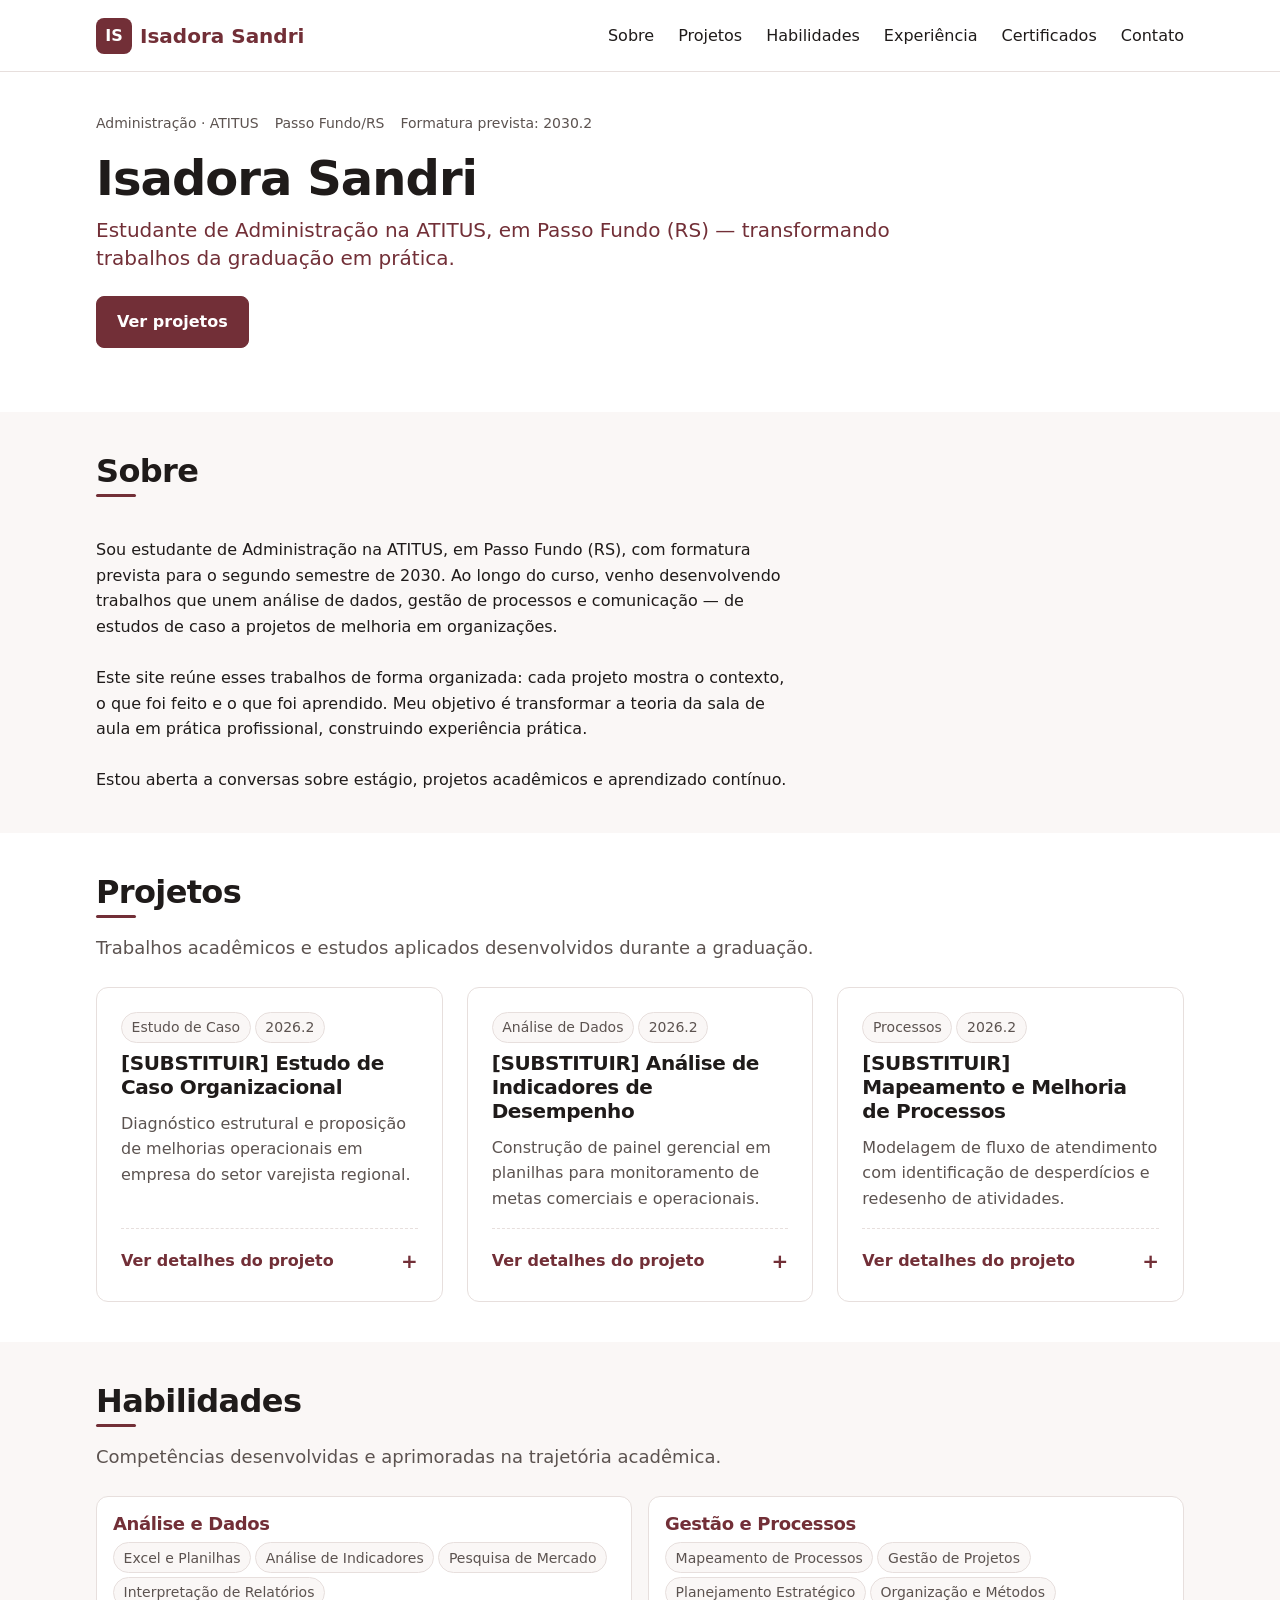
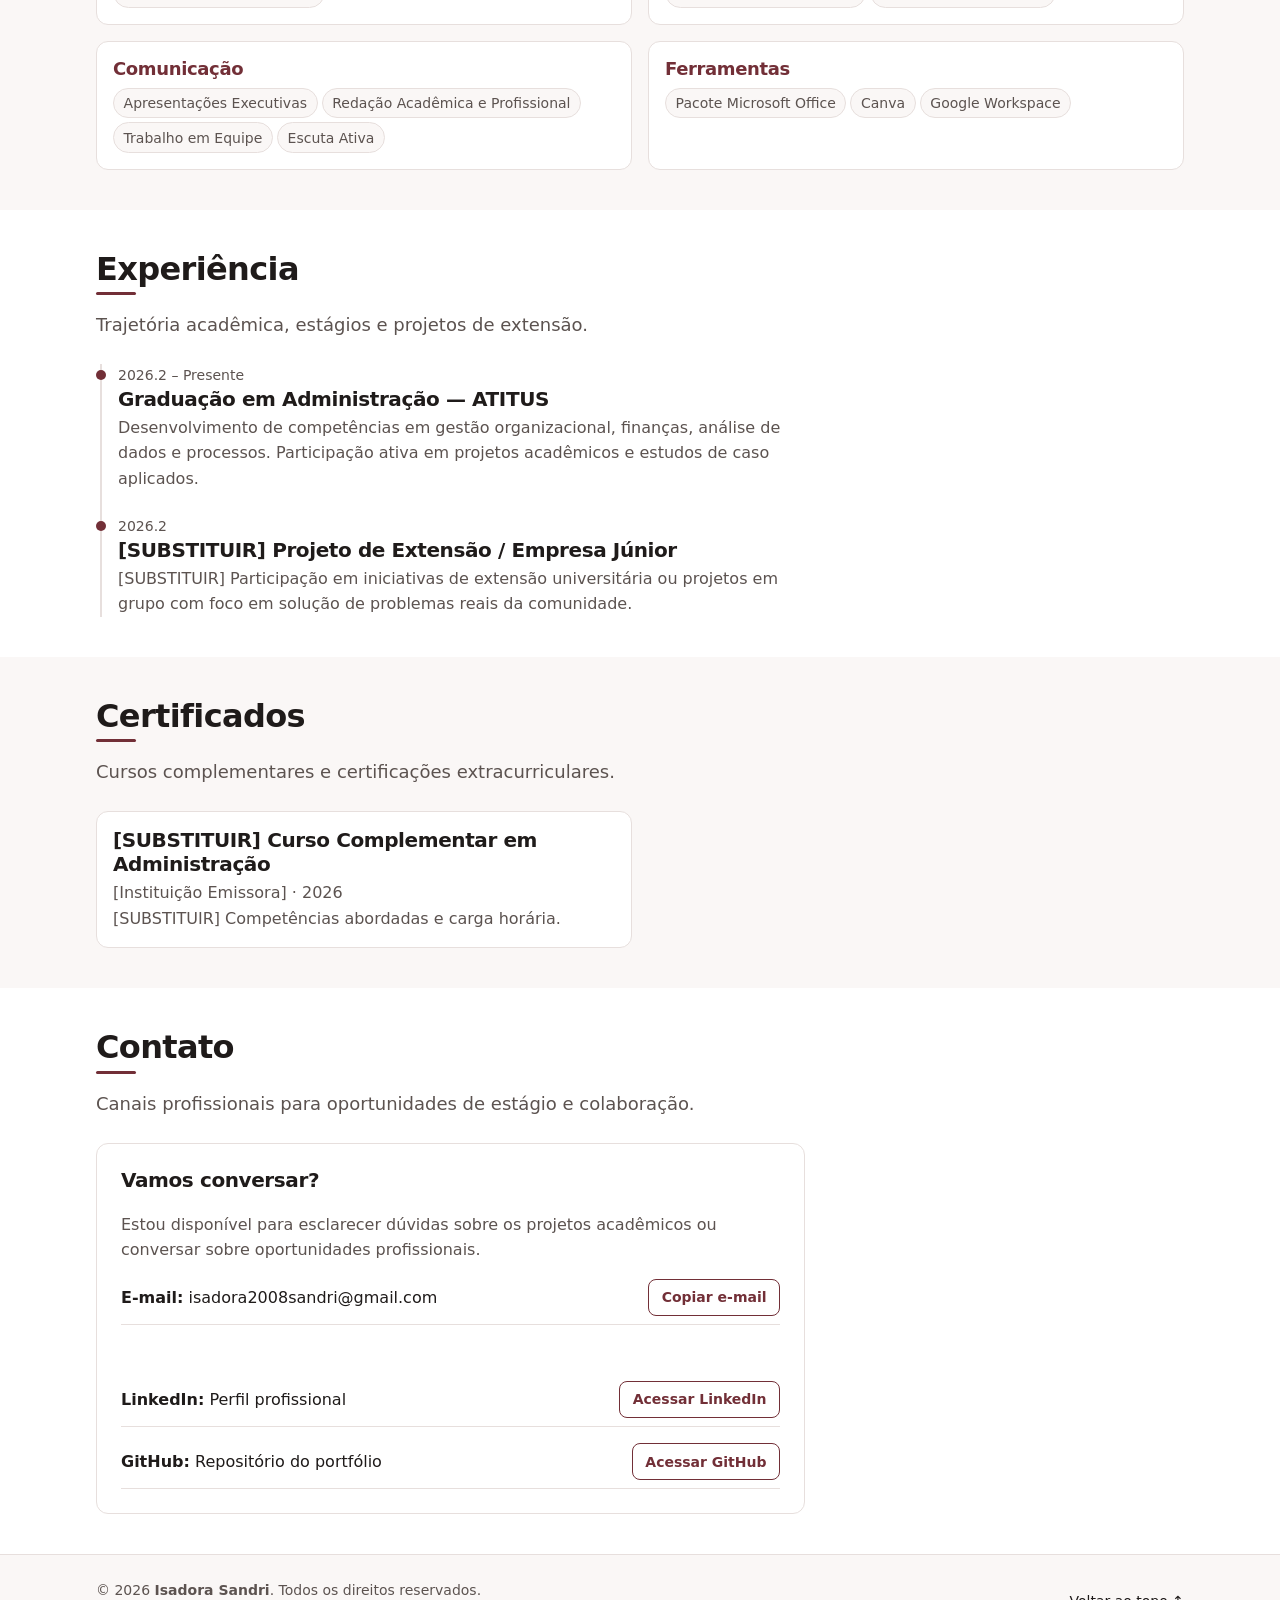
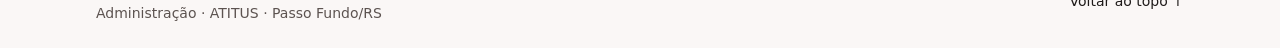
==== commit 3ef89a88: "feat: adiciona e-mail e LinkedIn reais na secao de contato" ====
--- a/index.html
+++ b/index.html
@@ -445,7 +445,7 @@
               <div class="contato__canal-item">
                 <div>
                   <strong>E-mail:</strong>
-                  <span id="texto-email-contato">[PREENCHER]</span>
+                  <span id="texto-email-contato">isadora2008sandri@gmail.com</span>
                 </div>
                 <button type="button" id="btn-copiar-email" class="botao botao--secundario botao--pequeno" data-i18n="contato.copiar-email">
                   Copiar e-mail
@@ -458,7 +458,7 @@
                   <strong>LinkedIn:</strong>
                   <span>Perfil profissional</span>
                 </div>
-                <a href="https://linkedin.com/in/[PREENCHER]" target="_blank" rel="noopener noreferrer" class="botao botao--secundario botao--pequeno" aria-label="Acessar perfil no LinkedIn (abre em nova aba)" data-i18n="contato.abrir-linkedin">
+                <a href="https://www.linkedin.com/in/isadora-sandri-8664832a9/" target="_blank" rel="noopener noreferrer" class="botao botao--secundario botao--pequeno" aria-label="Acessar perfil no LinkedIn (abre em nova aba)" data-i18n="contato.abrir-linkedin">
                   Acessar LinkedIn
                 </a>
               </div>
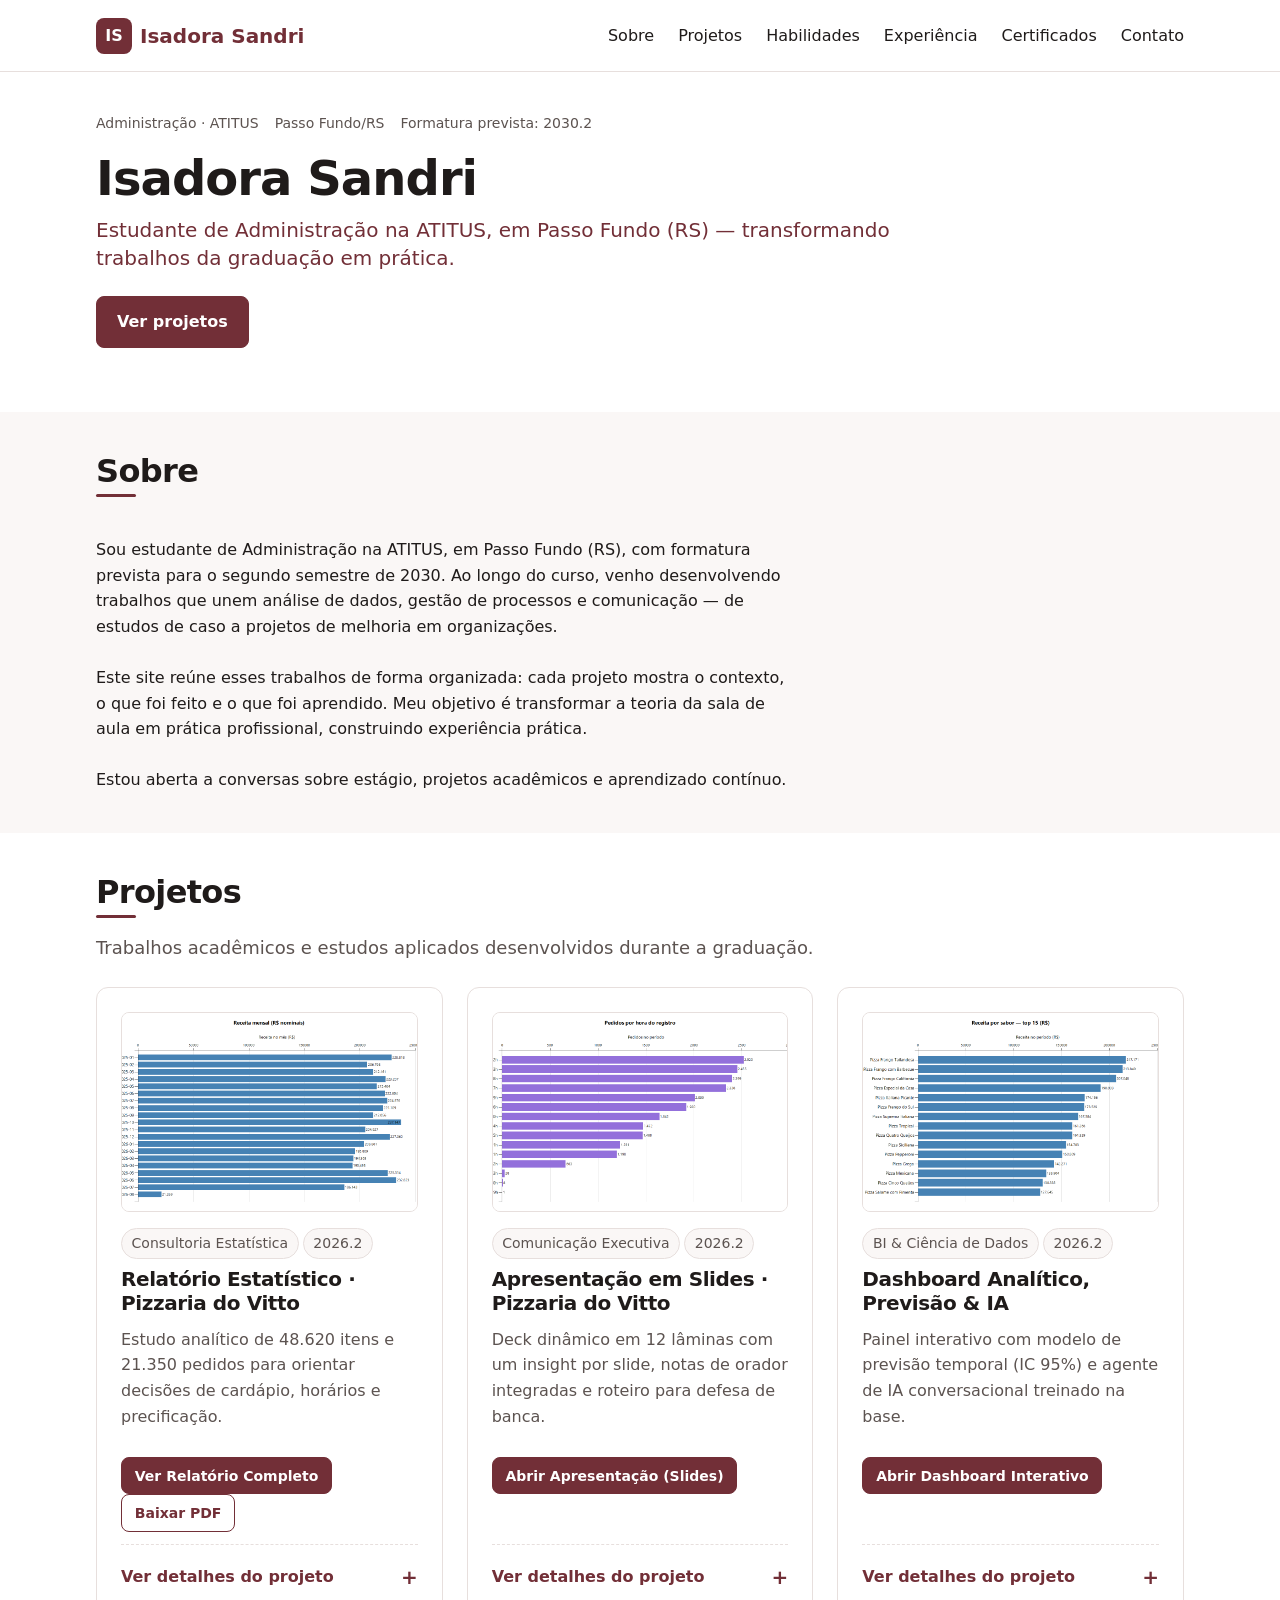
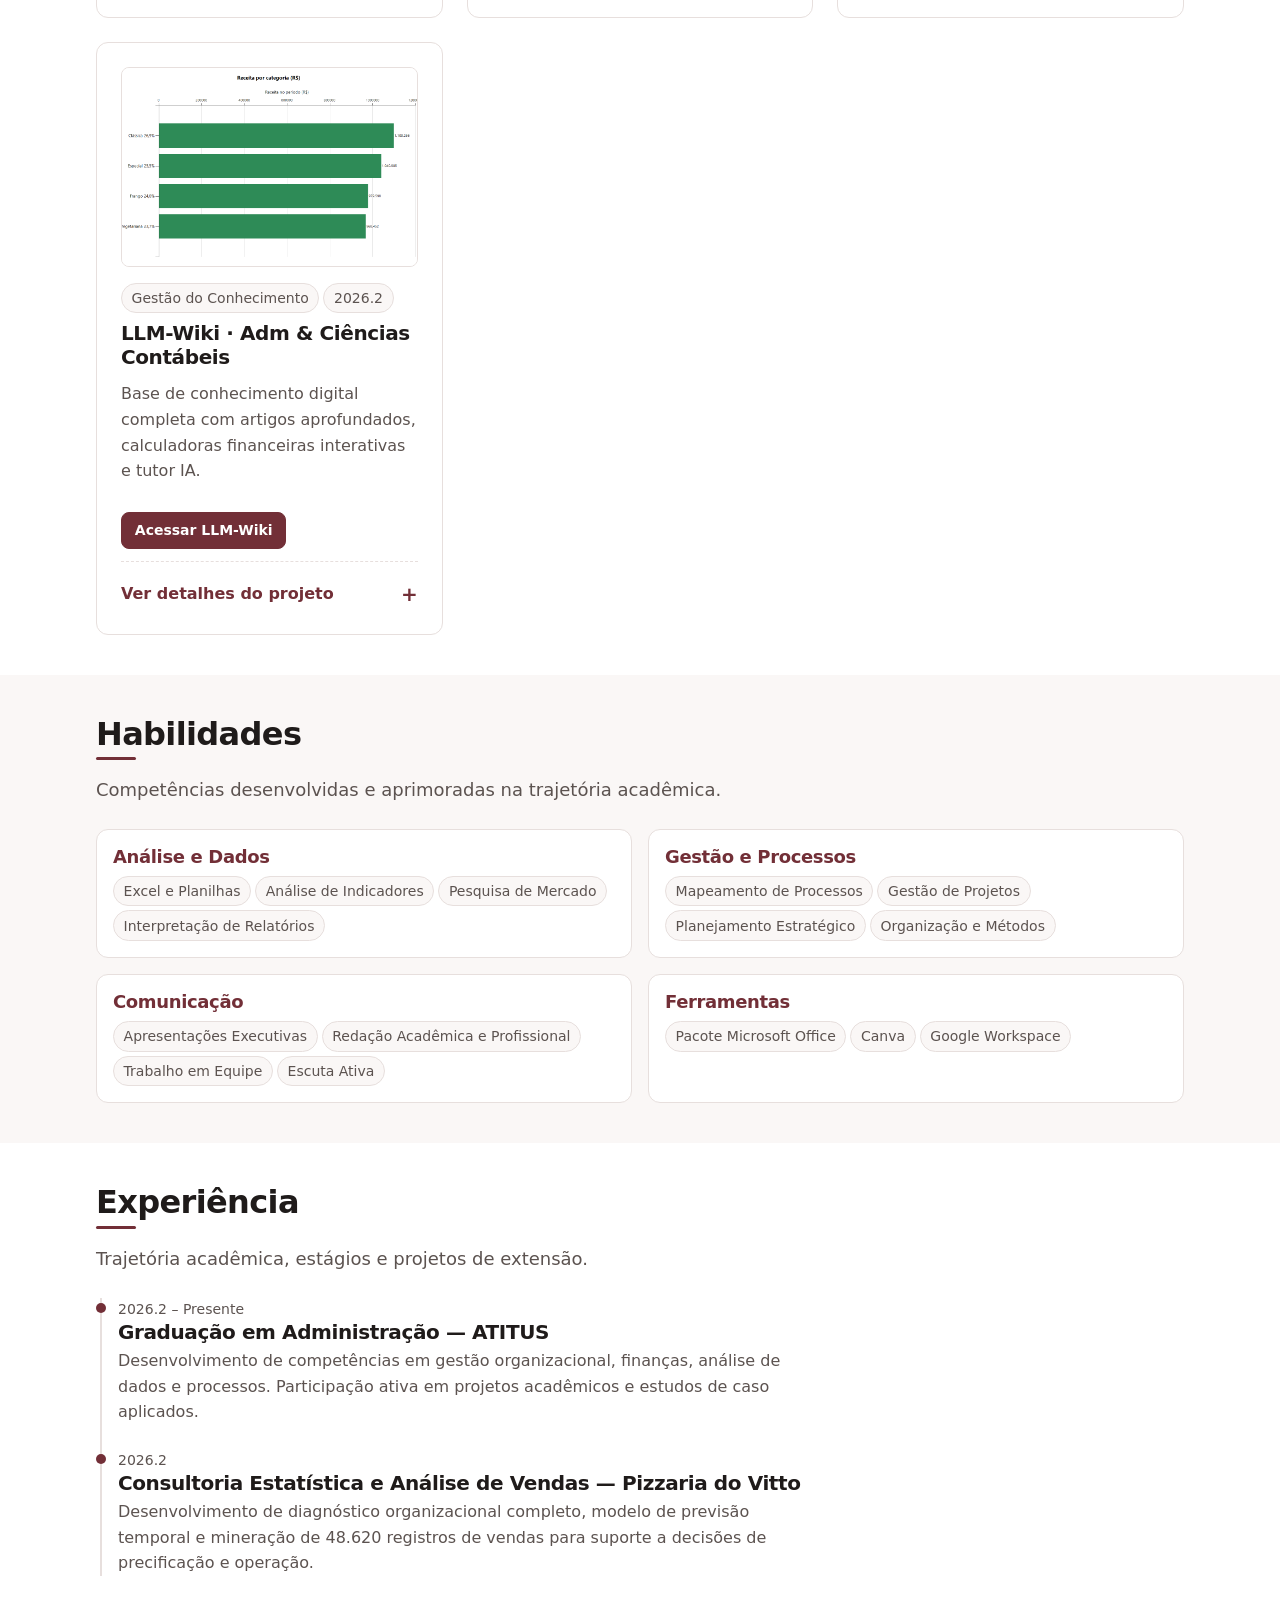
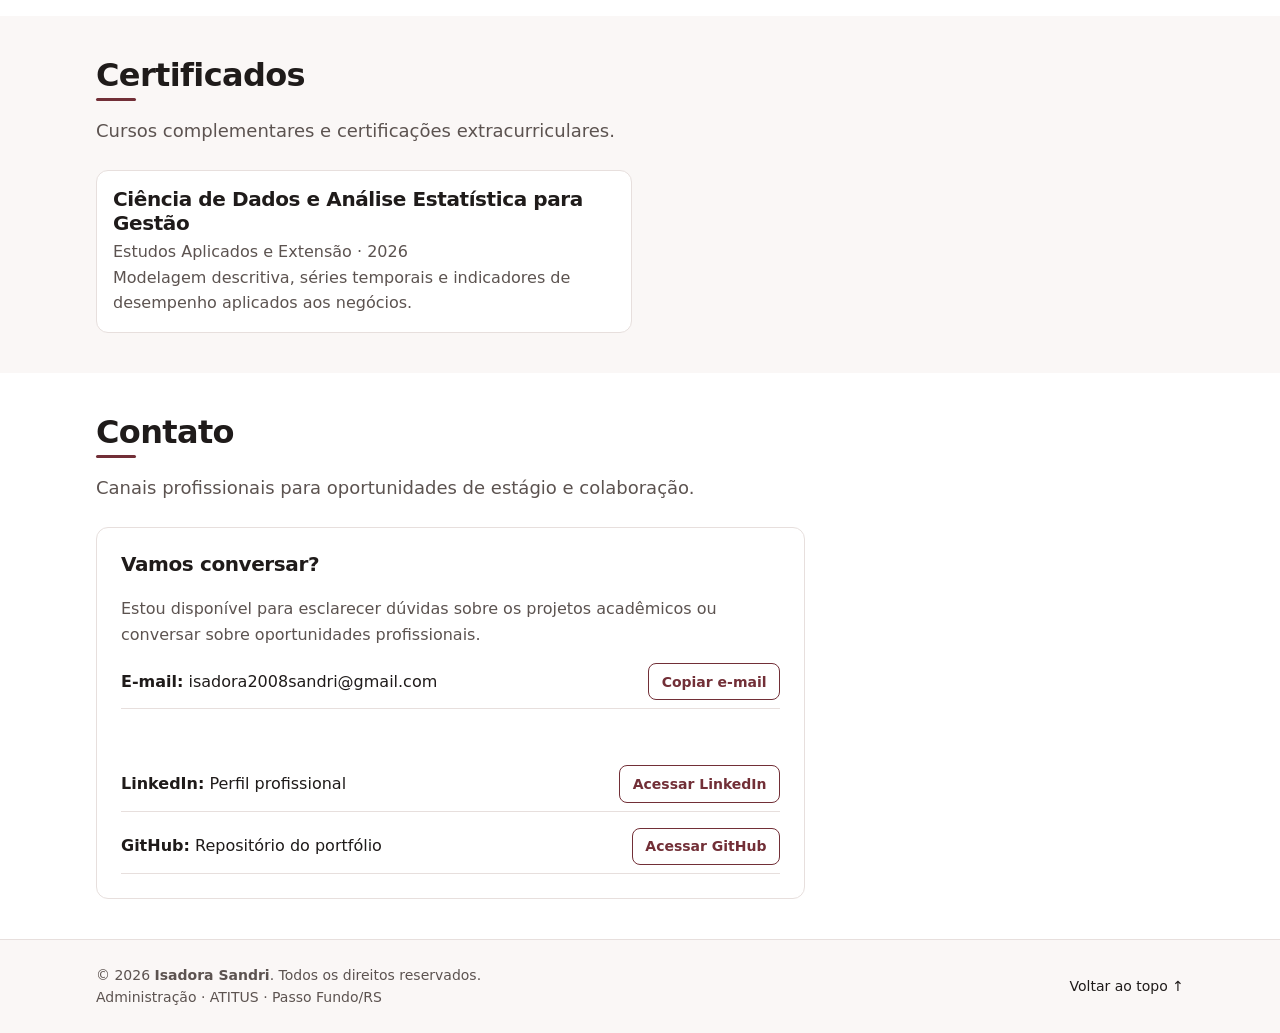
==== commit cbff3588: "feat: adiciona relatorio, slides, dashboard e llm-wiki no site" ====
--- a/index.html
+++ b/index.html
@@ -186,121 +186,182 @@
         -->
 
         <div class="grade-projetos">
-          <!-- Projeto 1 (Placeholder explícito conforme RF-10) -->
+          <!-- Projeto 1: Relatório Estatístico da Pizzaria do Vitto -->
           <article class="cartao">
+            <img src="assets/img/projetos/pizzaria-relatorio.png" alt="Gráfico de evolução da receita mensal da Pizzaria do Vitto" class="cartao__imagem" width="600" height="375" loading="lazy" />
             <div class="cartao__cabecalho">
               <div class="cartao__tags">
-                <span class="tag">Estudo de Caso</span>
+                <span class="tag">Consultoria Estatística</span>
                 <span class="tag"><time datetime="2026-08">2026.2</time></span>
               </div>
-              <h3 class="cartao__titulo">[SUBSTITUIR] Estudo de Caso Organizacional</h3>
-            </div>
-            <p class="cartao__resumo">Diagnóstico estrutural e proposição de melhorias operacionais em empresa do setor varejista regional.</p>
+              <h3 class="cartao__titulo">Relatório Estatístico · Pizzaria do Vitto</h3>
+            </div>
+            <p class="cartao__resumo">Estudo analítico de 48.620 itens e 21.350 pedidos para orientar decisões de cardápio, horários e precificação.</p>
+            <div style="margin: 12px 0;">
+              <a href="projetos/pizzaria-do-vitto/relatorio.html" class="botao botao--primario botao--pequeno">Ver Relatório Completo</a>
+              <a href="assets/docs/relatorio-pizzaria-do-vitto.pdf" download class="botao botao--secundario botao--pequeno">Baixar PDF</a>
+            </div>
             <details class="cartao__detalhes">
               <summary class="cartao__sumario" data-i18n="projeto.ver-detalhes">Ver detalhes do projeto</summary>
               <div class="cartao__conteudo-oculto">
                 <div class="cartao__bloco-info">
                   <strong>Papel no projeto</strong>
-                  <p>[SUBSTITUIR] Coleta de dados qualitativos e elaboração de relatório diagnóstico.</p>
+                  <p>Mineração de dados, modelagem estatística descritiva, decomposição de receita e elaboração do relatório técnico e executivo.</p>
                 </div>
                 <div class="cartao__bloco-info">
                   <strong>Descrição</strong>
-                  <p>[SUBSTITUIR] Análise aprofundada dos fluxos internos e pontos de atrito identificados na rotina operacional, fundamentada em teorias contemporâneas de administração.</p>
+                  <p>Diagnóstico estruturado de 19 meses de vendas da pizzaria. A análise revelou demanda semanal plana (variação de 5,7%), concentração de 62,5% da receita em 4 horas do dia, a dominância do tamanho G (45,9% da receita com degrau constante de R$ 21,25) e estabilidade de preços, gerando 5 recomendações acionáveis de negócio.</p>
                 </div>
                 <div class="cartao__bloco-info">
                   <strong>Entregáveis</strong>
                   <ul class="cartao__lista-entregaveis">
-                    <li>[SUBSTITUIR] Relatório diagnóstico de processos</li>
-                    <li>[SUBSTITUIR] Apresentação executiva com recomendações</li>
+                    <li>Relatório executivo e acadêmico em documento web (HTML) e A4 print-ready</li>
+                    <li>Relatório formal em PDF oficial para download</li>
+                    <li>Matriz de 5 recomendações priorizadas por esforço, risco e impacto financeiro</li>
                   </ul>
                 </div>
                 <div class="cartao__bloco-info">
                   <strong>Resultado e aprendizado</strong>
-                  <p>[SUBSTITUIR] Compreensão prática da aplicação de matrizes de priorização e comunicação executiva com gestores.</p>
+                  <p>Aplicação prática de métodos estatísticos a decisões empresariais, identificação de falhas de cobertura de dados (222 dias ausentes) e comunicação executiva baseada em dados reais.</p>
                 </div>
                 <div class="cartao__bloco-info">
                   <strong>Ferramentas utilizadas</strong>
-                  <p>Excel, Word, Canva</p>
+                  <p>PowerShell, Python/R, Estatística Descritiva, HTML5, CSS semântico</p>
                 </div>
               </div>
             </details>
           </article>
 
-          <!-- Projeto 2 (Placeholder explícito conforme RF-10) -->
+          <!-- Projeto 2: Apresentação Executiva em Slides -->
           <article class="cartao">
+            <img src="assets/img/projetos/pizzaria-slides.png" alt="Slide executivo com gráfico de pedidos por hora da Pizzaria do Vitto" class="cartao__imagem" width="600" height="375" loading="lazy" />
             <div class="cartao__cabecalho">
               <div class="cartao__tags">
-                <span class="tag">Análise de Dados</span>
+                <span class="tag">Comunicação Executiva</span>
                 <span class="tag"><time datetime="2026-08">2026.2</time></span>
               </div>
-              <h3 class="cartao__titulo">[SUBSTITUIR] Análise de Indicadores de Desempenho</h3>
-            </div>
-            <p class="cartao__resumo">Construção de painel gerencial em planilhas para monitoramento de metas comerciais e operacionais.</p>
+              <h3 class="cartao__titulo">Apresentação em Slides · Pizzaria do Vitto</h3>
+            </div>
+            <p class="cartao__resumo">Deck dinâmico em 12 lâminas com um insight por slide, notas de orador integradas e roteiro para defesa de banca.</p>
+            <div style="margin: 12px 0;">
+              <a href="projetos/pizzaria-do-vitto/slides.html" class="botao botao--primario botao--pequeno">Abrir Apresentação (Slides)</a>
+            </div>
             <details class="cartao__detalhes">
               <summary class="cartao__sumario" data-i18n="projeto.ver-detalhes">Ver detalhes do projeto</summary>
               <div class="cartao__conteudo-oculto">
                 <div class="cartao__bloco-info">
                   <strong>Papel no projeto</strong>
-                  <p>[SUBSTITUIR] Modelagem e estruturação de dados em planilhas eletrônicas.</p>
+                  <p>Síntese executiva, storytelling de dados, design instrucional de slides e estruturação de notas de orador.</p>
                 </div>
                 <div class="cartao__bloco-info">
                   <strong>Descrição</strong>
-                  <p>[SUBSTITUIR] Tratamento e consolidação de base histórica de vendas para identificação de sazonalidade e gargalos de atendimento.</p>
+                  <p>Transformação dos achados estatísticos complexos em uma narrativa visual objetiva de 12 lâminas. Conta com modo tela cheia, navegação por teclado, visão geral em grade e gaveta de notas com roteiro de fala para o apresentador.</p>
                 </div>
                 <div class="cartao__bloco-info">
                   <strong>Entregáveis</strong>
                   <ul class="cartao__lista-entregaveis">
-                    <li>[SUBSTITUIR] Planilha dinâmica com indicadores-chave</li>
-                    <li>[SUBSTITUIR] Síntese analítica com gráficos comparativos</li>
+                    <li>Deck de slides interativo em HTML5/CSS semântico</li>
+                    <li>Roteiro oral estruturado para alinhamento com proprietário e banca</li>
+                    <li>Gráficos executivos sintetizados para rápida absorção</li>
                   </ul>
                 </div>
                 <div class="cartao__bloco-info">
                   <strong>Resultado e aprendizado</strong>
-                  <p>[SUBSTITUIR] Domínio de fórmulas analíticas avançadas e visualização clara de informações de apoio à decisão.</p>
+                  <p>Capacidade de tradução de termos estatísticos em linguagem de negócios, técnicas de oratória e comunicação visual minimalista de alto impacto.</p>
                 </div>
                 <div class="cartao__bloco-info">
                   <strong>Ferramentas utilizadas</strong>
-                  <p>Excel avançado, Power BI</p>
+                  <p>HTML5, CSS moderno, Vanilla JavaScript, Storytelling com Dados</p>
                 </div>
               </div>
             </details>
           </article>
 
-          <!-- Projeto 3 (Placeholder explícito conforme RF-10) -->
+          <!-- Projeto 3: Dashboard Analítico, Previsão Temporal & IA -->
           <article class="cartao">
+            <img src="assets/img/projetos/pizzaria-dashboard.png" alt="Visão geral do dashboard interativo e modelo preditivo da Pizzaria do Vitto" class="cartao__imagem" width="600" height="375" loading="lazy" />
             <div class="cartao__cabecalho">
               <div class="cartao__tags">
-                <span class="tag">Processos</span>
+                <span class="tag">BI & Ciência de Dados</span>
                 <span class="tag"><time datetime="2026-08">2026.2</time></span>
               </div>
-              <h3 class="cartao__titulo">[SUBSTITUIR] Mapeamento e Melhoria de Processos</h3>
-            </div>
-            <p class="cartao__resumo">Modelagem de fluxo de atendimento com identificação de desperdícios e redesenho de atividades.</p>
+              <h3 class="cartao__titulo">Dashboard Analítico, Previsão & IA</h3>
+            </div>
+            <p class="cartao__resumo">Painel interativo com modelo de previsão temporal (IC 95%) e agente de IA conversacional treinado na base.</p>
+            <div style="margin: 12px 0;">
+              <a href="projetos/pizzaria-do-vitto/dashboard.html" class="botao botao--primario botao--pequeno">Abrir Dashboard Interativo</a>
+            </div>
             <details class="cartao__detalhes">
               <summary class="cartao__sumario" data-i18n="projeto.ver-detalhes">Ver detalhes do projeto</summary>
               <div class="cartao__conteudo-oculto">
                 <div class="cartao__bloco-info">
                   <strong>Papel no projeto</strong>
-                  <p>[SUBSTITUIR] Mapeamento do estado atual (AS-IS) e proposição de melhorias (TO-BE).</p>
+                  <p>Desenvolvimento do dashboard executivo em SVG nativo, modelagem matemática de séries temporais e programação de agente de IA conversacional.</p>
                 </div>
                 <div class="cartao__bloco-info">
                   <strong>Descrição</strong>
-                  <p>[SUBSTITUIR] Aplicação de princípios de gestão por processos para simplificação de etapas burocráticas e redução de retrabalho.</p>
+                  <p>Ambiente analítico completo que integra indicadores-chave de vendas, visualizações horárias e semanais, motor de previsão por séries temporais (Holt-Winters com ciclo sazonal de 7 dias e horizontes de 7 a 60 dias) e um assistente de IA capaz de responder dúvidas instantâneas sobre os 32 sabores e estratégias operacionais.</p>
                 </div>
                 <div class="cartao__bloco-info">
                   <strong>Entregáveis</strong>
                   <ul class="cartao__lista-entregaveis">
-                    <li>[SUBSTITUIR] Diagrama de fluxo de processos</li>
-                    <li>[SUBSTITUIR] Plano de ação estruturado em 5W2H</li>
+                    <li>Dashboard responsivo com gráficos em SVG puro (zero CDNs externas)</li>
+                    <li>Modelo preditivo de séries temporais com cálculo de MAPE (4,72%) e faixas de confiança</li>
+                    <li>Chat interativo com agente de IA especialista em inteligência de negócios</li>
                   </ul>
                 </div>
                 <div class="cartao__bloco-info">
                   <strong>Resultado e aprendizado</strong>
-                  <p>[SUBSTITUIR] Capacidade de visualização sistêmica e aplicação prática de ferramentas clássicas de qualidade.</p>
+                  <p>Engenharia de dados aplicada, parametrização de modelos estocásticos preditivos e desenvolvimento de soluções com IA local para apoio à decisão.</p>
                 </div>
                 <div class="cartao__bloco-info">
                   <strong>Ferramentas utilizadas</strong>
-                  <p>Bizagi Modeler, Miro, Word</p>
+                  <p>JavaScript Vanilla, SVG Interativo, Holt-Winters, NLP/RAG Local, Design Responsivo</p>
+                </div>
+              </div>
+            </details>
+          </article>
+
+          <!-- Projeto 4: LLM-Wiki de Administração e Ciências Contábeis -->
+          <article class="cartao">
+            <img src="assets/img/projetos/llm-wiki.png" alt="Interface da LLM-Wiki com módulos de Administração e Ciências Contábeis" class="cartao__imagem" width="600" height="375" loading="lazy" />
+            <div class="cartao__cabecalho">
+              <div class="cartao__tags">
+                <span class="tag">Gestão do Conhecimento</span>
+                <span class="tag"><time datetime="2026-08">2026.2</time></span>
+              </div>
+              <h3 class="cartao__titulo">LLM-Wiki · Adm & Ciências Contábeis</h3>
+            </div>
+            <p class="cartao__resumo">Base de conhecimento digital completa com artigos aprofundados, calculadoras financeiras interativas e tutor IA.</p>
+            <div style="margin: 12px 0;">
+              <a href="projetos/llm-wiki/index.html" class="botao botao--primario botao--pequeno">Acessar LLM-Wiki</a>
+            </div>
+            <details class="cartao__detalhes">
+              <summary class="cartao__sumario" data-i18n="projeto.ver-detalhes">Ver detalhes do projeto</summary>
+              <div class="cartao__conteudo-oculto">
+                <div class="cartao__bloco-info">
+                  <strong>Papel no projeto</strong>
+                  <p>Curadoria acadêmica, arquitetura de informação enciclopédica, desenvolvimento de simuladores e calculadoras financeiras e programação de tutor IA.</p>
+                </div>
+                <div class="cartao__bloco-info">
+                  <strong>Descrição</strong>
+                  <p>Plataforma digital de estudos que reúne dezenas de tópicos centrais da graduação: Teoria Geral da Administração (Taylor, Fayol, Weber, Mayo), Estratégia (SWOT, Porter, BCG, BSC), Processos (PDCA, Lean, BPMN), Contabilidade Geral (Partidas Dobradas, BP, DRE, DFC), Custos (Absorção vs Variável, Ponto de Equilíbrio) e Finanças (Liquidez, Dupont, Ciclos de Caixa). Inclui calculadoras interativas e simulador de questões para provas.</p>
+                </div>
+                <div class="cartao__bloco-info">
+                  <strong>Entregáveis</strong>
+                  <ul class="cartao__lista-entregaveis">
+                    <li>Enciclopédia digital estruturada com busca em tempo real na sidebar</li>
+                    <li>Calculadoras interativas de Ponto de Equilíbrio, Liquidez e Ciclo de Caixa</li>
+                    <li>Tutor IA de estudos e módulo de quizzes com resolução comentada</li>
+                  </ul>
+                </div>
+                <div class="cartao__bloco-info">
+                  <strong>Resultado e aprendizado</strong>
+                  <p>Visão integrada de todo o currículo de Administração e Contabilidade, consolidação de fórmulas e conceitos contábeis e criação de tecnologia educacional.</p>
+                </div>
+                <div class="cartao__bloco-info">
+                  <strong>Ferramentas utilizadas</strong>
+                  <p>HTML5, CSS modular, JavaScript, Algoritmos de busca, Didática Aplicada</p>
                 </div>
               </div>
             </details>
@@ -386,12 +447,11 @@
             </p>
           </div>
 
-          <!-- Item placeholder conforme RF-10 -->
           <div class="linha-tempo__item">
             <span class="linha-tempo__periodo"><time datetime="2026-08">2026.2</time></span>
-            <h3>[SUBSTITUIR] Projeto de Extensão / Empresa Júnior</h3>
+            <h3>Consultoria Estatística e Análise de Vendas — Pizzaria do Vitto</h3>
             <p class="texto-suave">
-              [SUBSTITUIR] Participação em iniciativas de extensão universitária ou projetos em grupo com foco em solução de problemas reais da comunidade.
+              Desenvolvimento de diagnóstico organizacional completo, modelo de previsão temporal e mineração de 48.620 registros de vendas para suporte a decisões de precificação e operação.
             </p>
           </div>
         </div>
@@ -416,11 +476,11 @@
         -->
 
         <div class="lista-certificados">
-          <!-- Item placeholder de demonstração conforme SPEC §9.5 e RF-10 -->
+          <!-- Formação Complementar em Análise de Negócios -->
           <article class="certificado-item">
-            <h3>[SUBSTITUIR] Curso Complementar em Administração</h3>
-            <p class="texto-suave">[Instituição Emissora] · <time datetime="2026">2026</time></p>
-            <p class="texto-suave">[SUBSTITUIR] Competências abordadas e carga horária.</p>
+            <h3>Ciência de Dados e Análise Estatística para Gestão</h3>
+            <p class="texto-suave">Estudos Aplicados e Extensão · <time datetime="2026">2026</time></p>
+            <p class="texto-suave">Modelagem descritiva, séries temporais e indicadores de desempenho aplicados aos negócios.</p>
           </article>
         </div>
       </div>
--- a/assets/css/styles.css
+++ b/assets/css/styles.css
@@ -395,6 +395,16 @@
   display: flex;
   flex-direction: column;
   transition: border-color 150ms ease;
+}
+
+.cartao__imagem {
+  width: 100%;
+  height: 200px;
+  object-fit: cover;
+  border-radius: calc(var(--raio-cartao) - 4px);
+  margin-bottom: var(--espaco-md);
+  border: 1px solid var(--cor-borda);
+  background-color: var(--cor-superficie);
 }
 
 .cartao:hover {
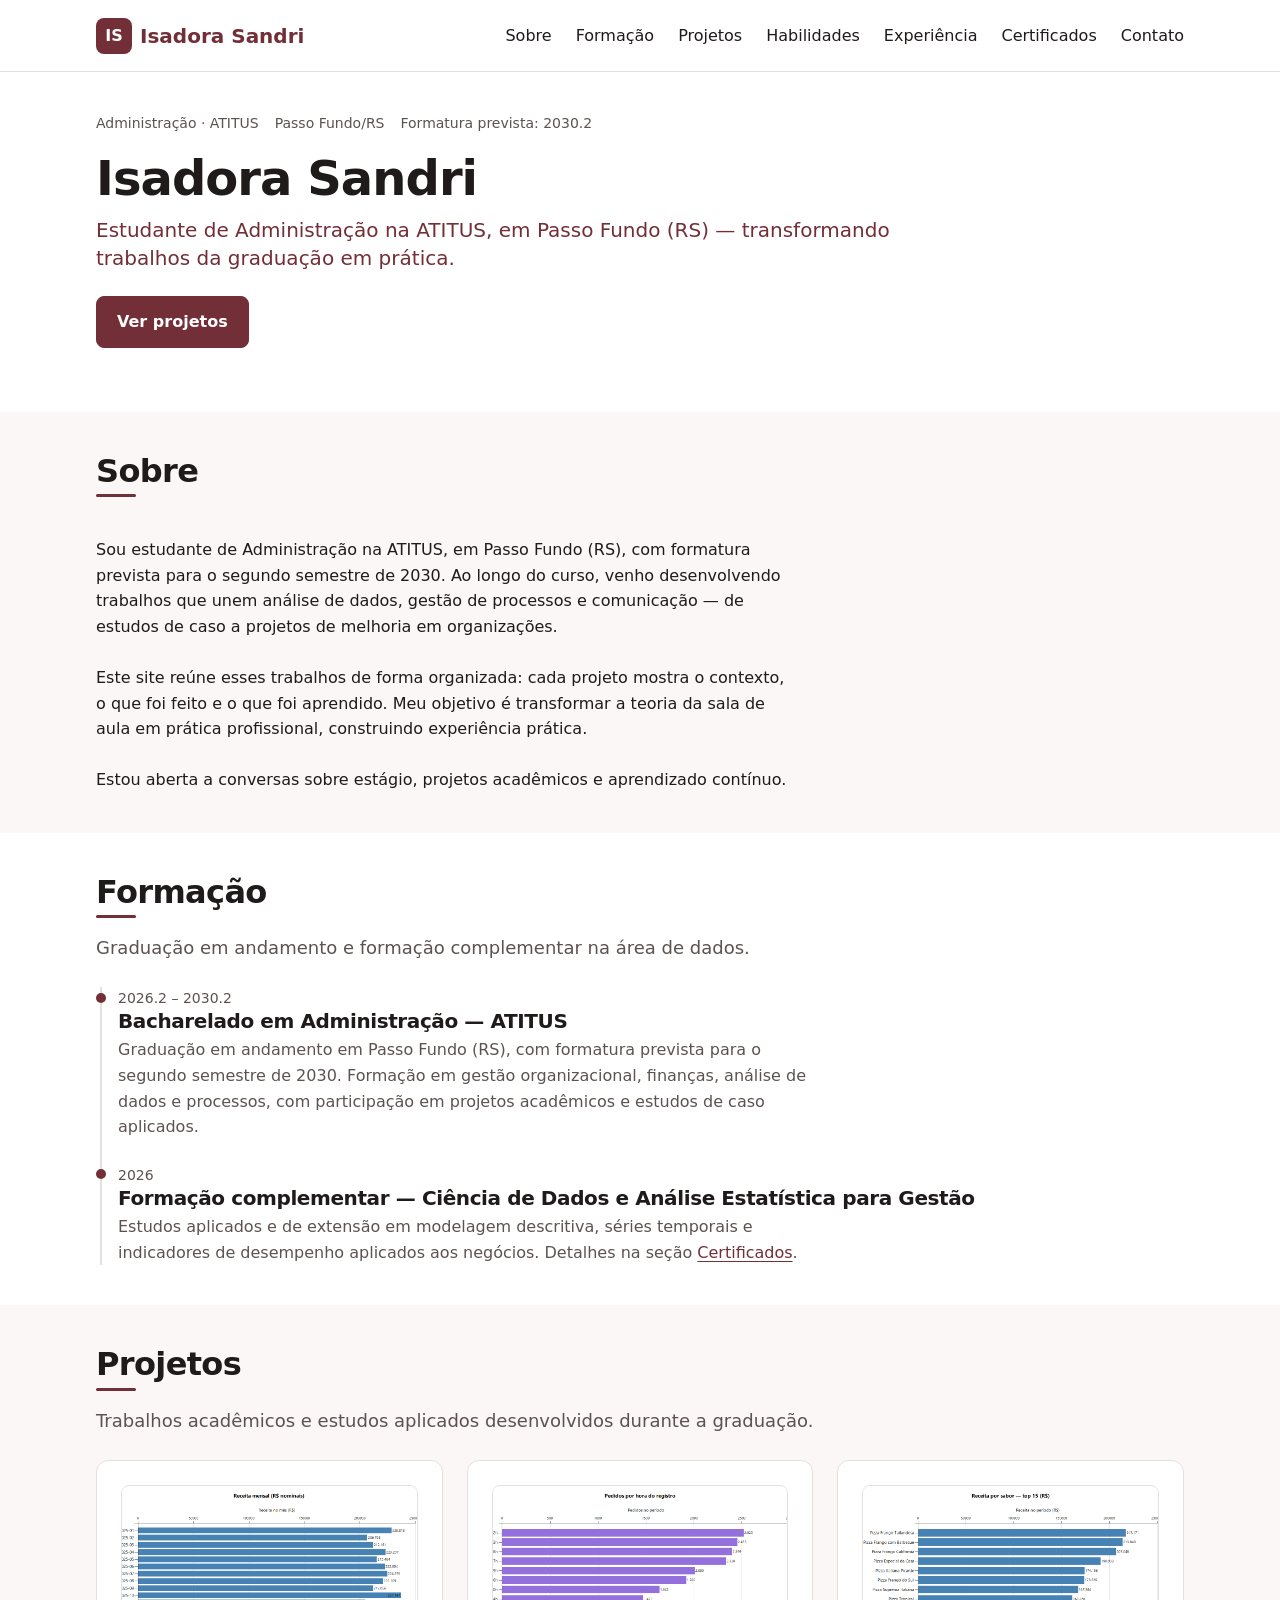
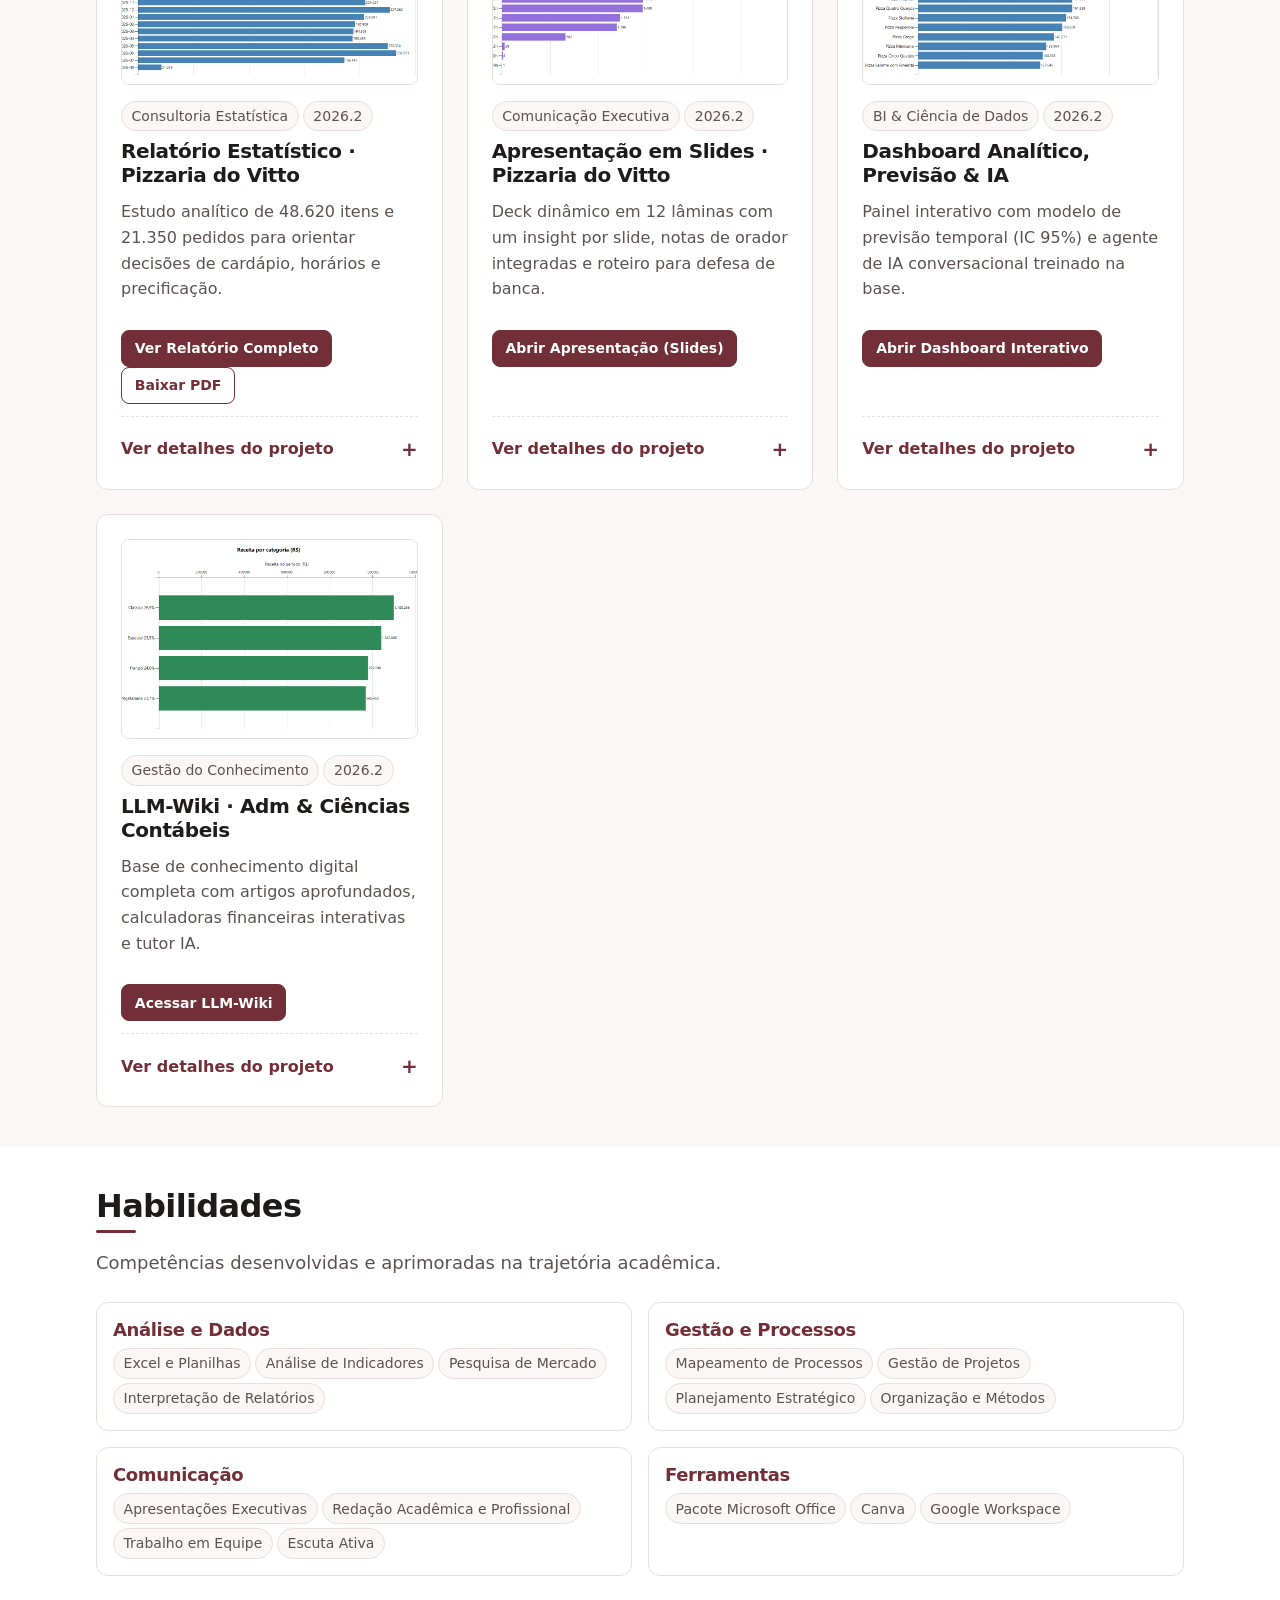
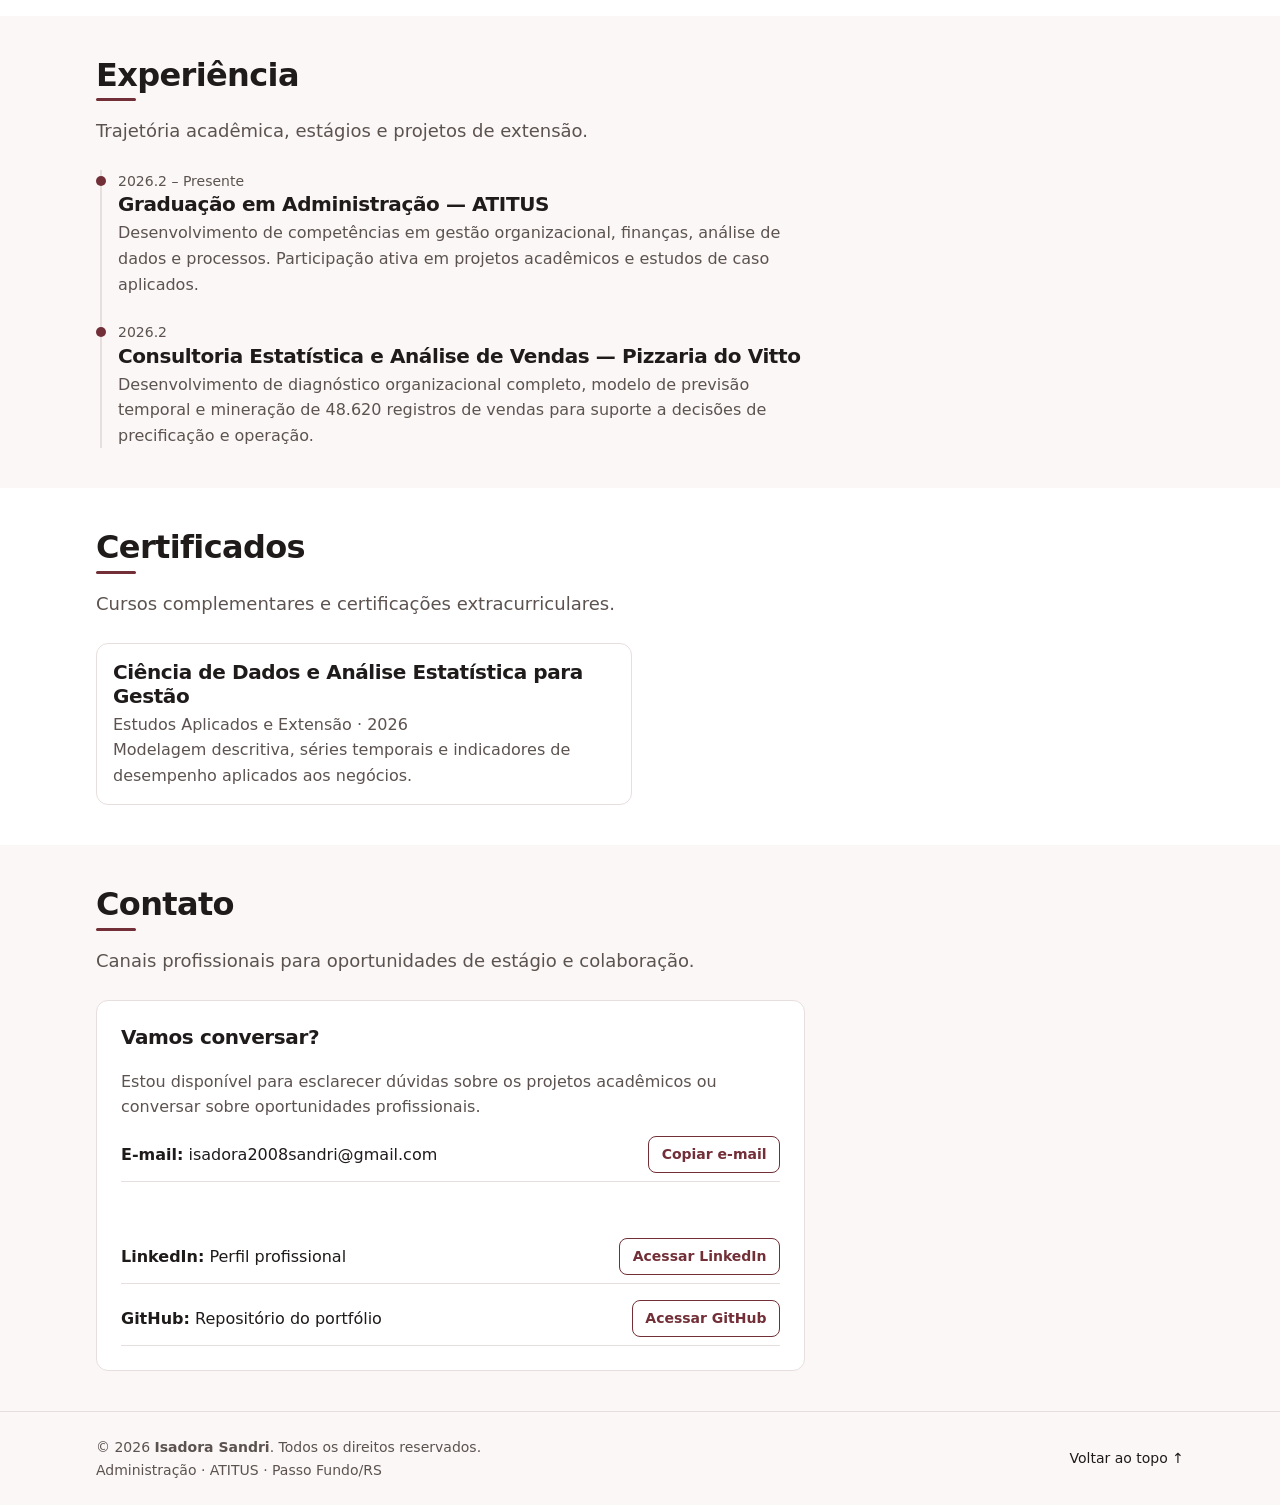
==== commit 49d15ba2: "feat: adiciona secao de formacao na pagina inicial Cria a secao #formacao com os dados da graduacao " ====
--- a/index.html
+++ b/index.html
@@ -73,6 +73,7 @@
         <!-- i18n: início menu -->
         <ul id="menu-principal" class="navegacao__lista">
           <li><a href="#sobre" class="navegacao__link" data-i18n="menu.sobre">Sobre</a></li>
+          <li><a href="#formacao" class="navegacao__link" data-i18n="menu.formacao">Formação</a></li>
           <li><a href="#projetos" class="navegacao__link" data-i18n="menu.projetos">Projetos</a></li>
           <li><a href="#habilidades" class="navegacao__link" data-i18n="menu.habilidades">Habilidades</a></li>
           <li><a href="#experiencia" class="navegacao__link" data-i18n="menu.experiencia">Experiência</a></li>
@@ -135,6 +136,36 @@
       </div>
     </section>
 
+    <!-- ============ FORMAÇÃO ============ -->
+    <section id="formacao" class="secao">
+      <div class="conteiner">
+        <div class="secao__cabecalho">
+          <h2 class="secao__titulo" data-i18n="formacao.titulo">Formação</h2>
+          <p class="subtitulo" data-i18n="formacao.subtitulo">Graduação em andamento e formação complementar na área de dados.</p>
+        </div>
+
+        <!-- i18n: início formacao -->
+        <div class="linha-tempo">
+          <div class="linha-tempo__item">
+            <span class="linha-tempo__periodo"><time datetime="2026-08">2026.2</time> – <time datetime="2030-12">2030.2</time></span>
+            <h3>Bacharelado em Administração — ATITUS</h3>
+            <p class="texto-suave">
+              Graduação em andamento em Passo Fundo (RS), com formatura prevista para o segundo semestre de 2030. Formação em gestão organizacional, finanças, análise de dados e processos, com participação em projetos acadêmicos e estudos de caso aplicados.
+            </p>
+          </div>
+
+          <div class="linha-tempo__item">
+            <span class="linha-tempo__periodo"><time datetime="2026">2026</time></span>
+            <h3>Formação complementar — Ciência de Dados e Análise Estatística para Gestão</h3>
+            <p class="texto-suave">
+              Estudos aplicados e de extensão em modelagem descritiva, séries temporais e indicadores de desempenho aplicados aos negócios. Detalhes na seção <a href="#certificados">Certificados</a>.
+            </p>
+          </div>
+        </div>
+        <!-- i18n: fim formacao -->
+      </div>
+    </section>
+
     <!-- ============ PROJETOS ============ -->
     <section id="projetos" class="secao">
       <div class="conteiner">
